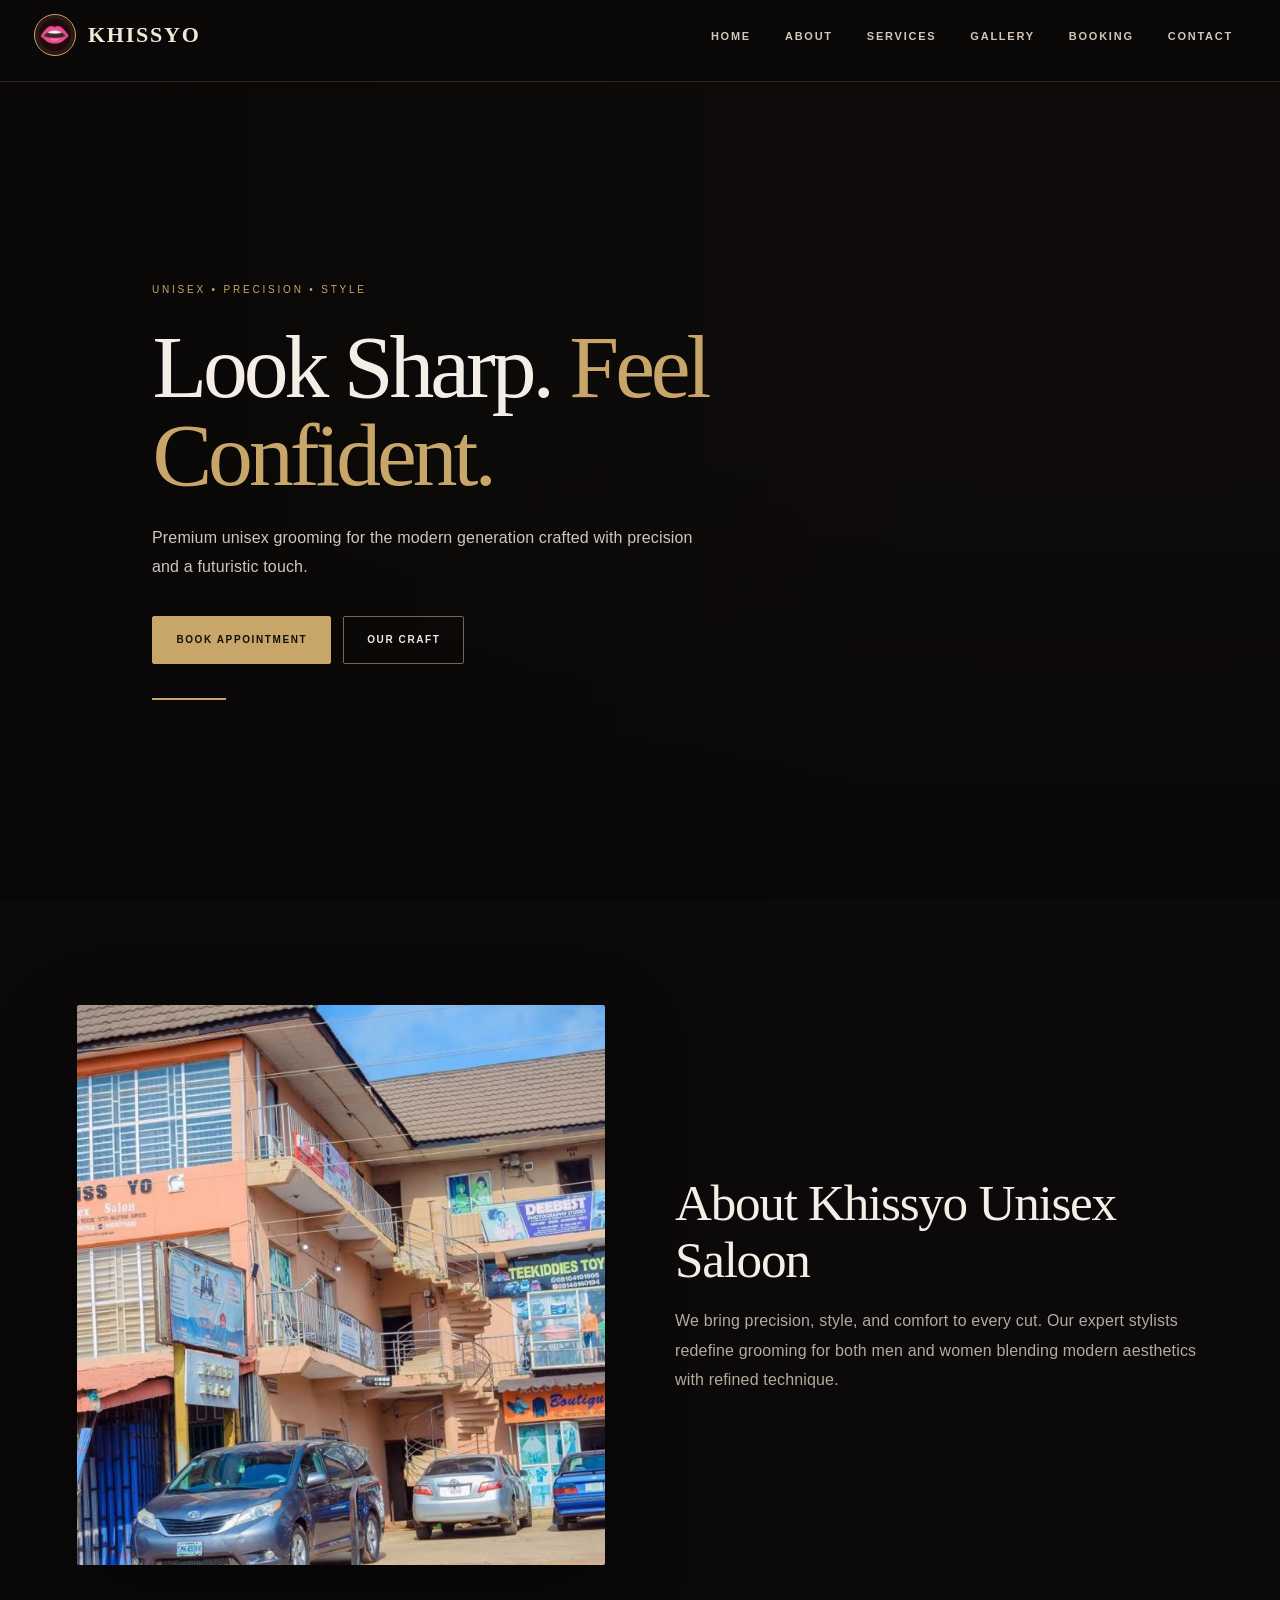
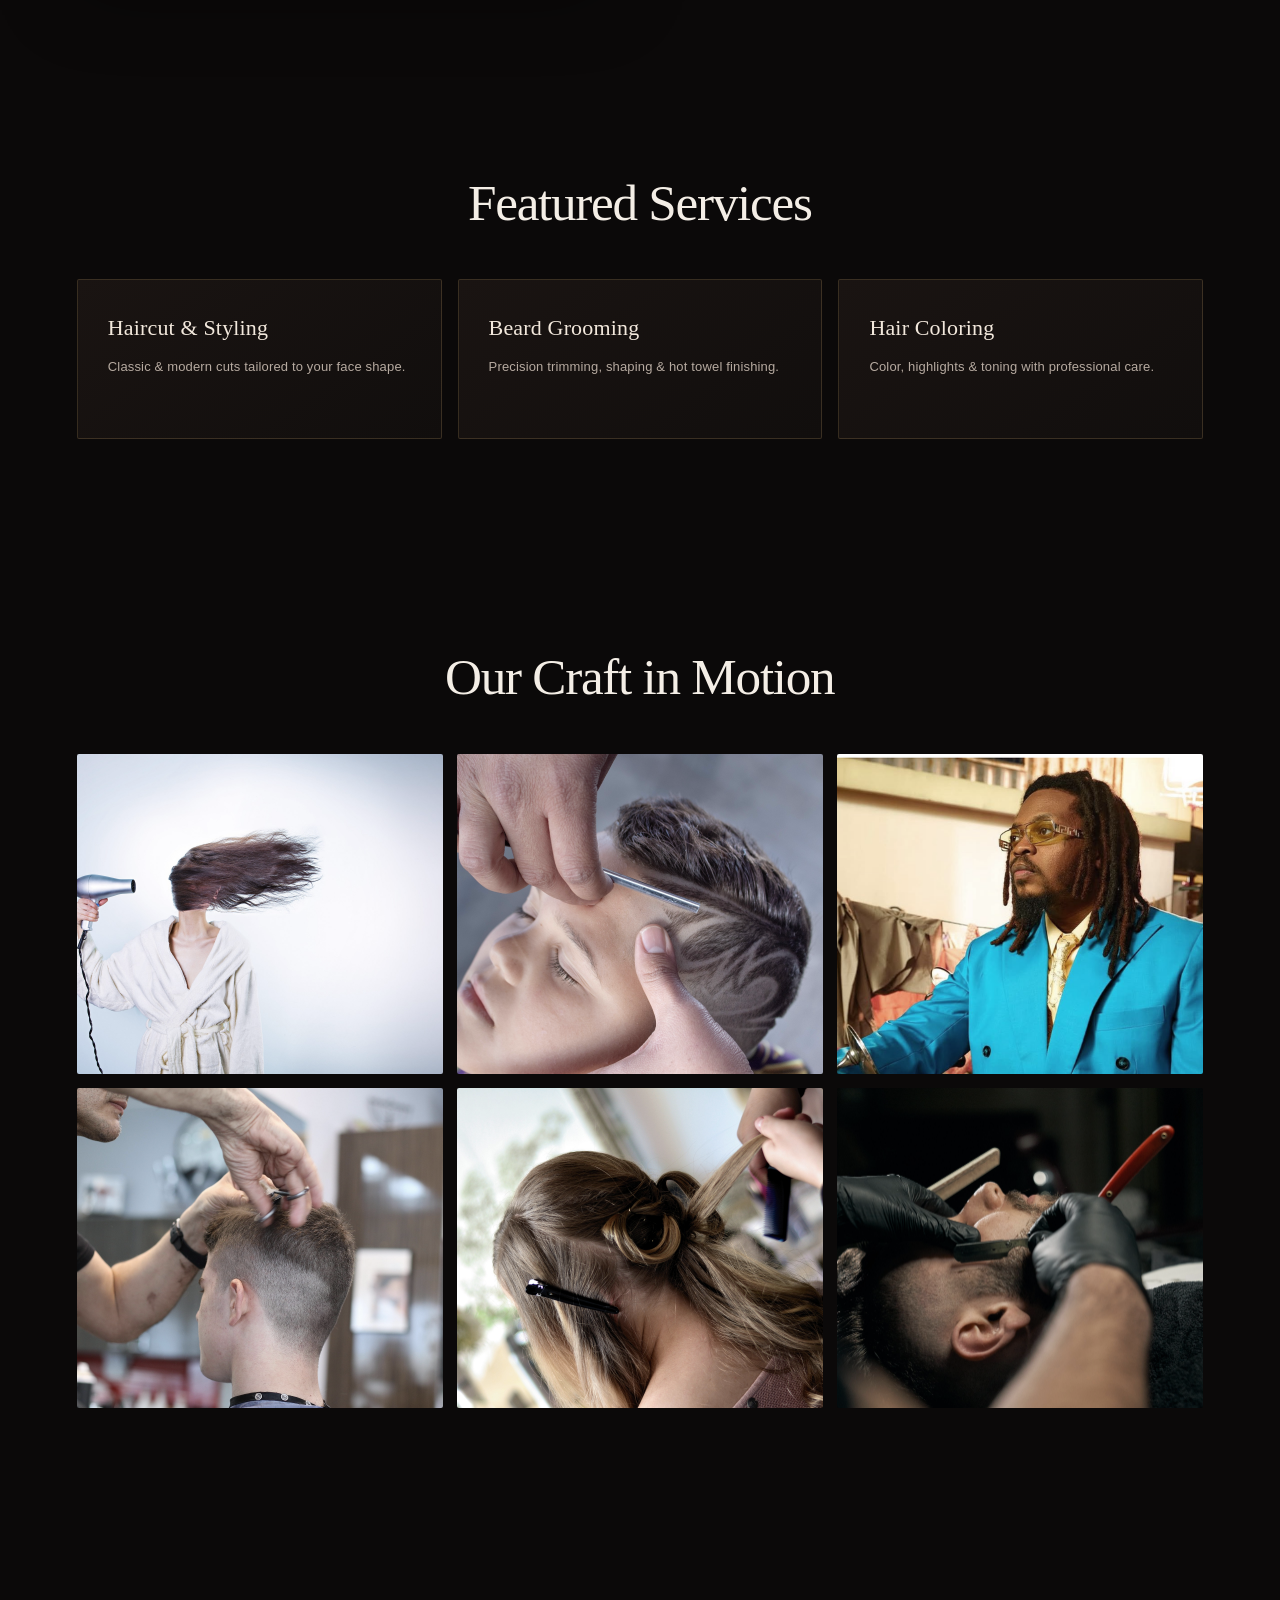
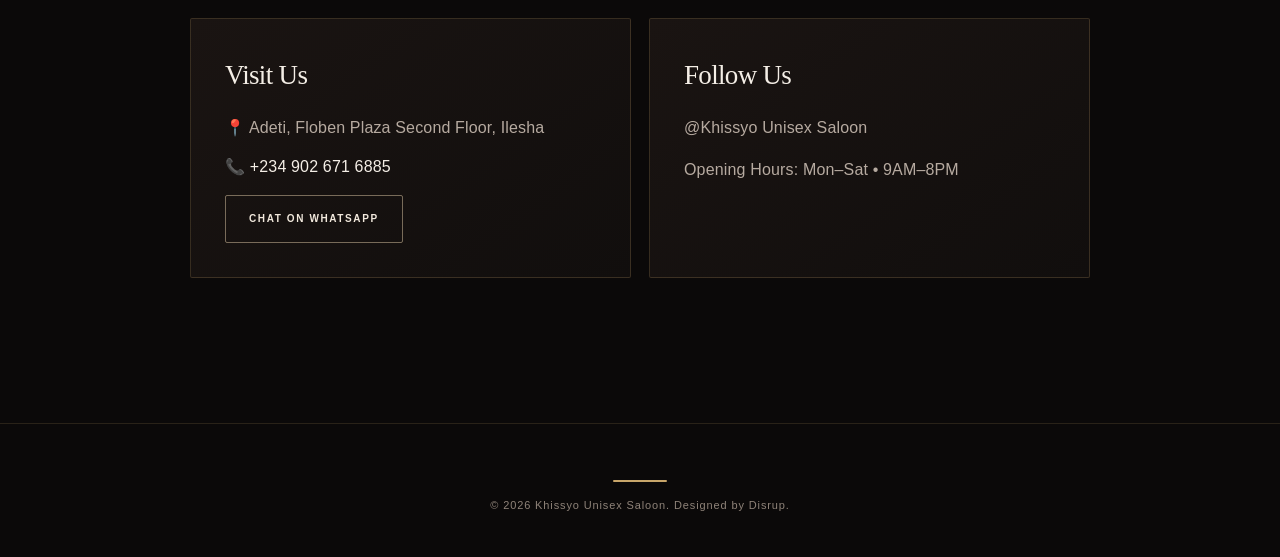
==== preview/index.html @ 8e1d5942 "Add isolated GitHub Pages preview for Khissyo redesign" ====
<!doctype html>
<html lang="en">
<head>
  <meta charset="utf-8">
  <title>Khissyo Unisex Saloon | Look Sharp. Feel Confident.</title>
  <meta name="viewport" content="width=device-width,initial-scale=1">
  <link rel="stylesheet" href="styles.css">
  <link rel="stylesheet" href="premium.css">
</head>
<body>

<!-- PAGE LOADER -->
<div id="page-loader">
  <div class="loader-overlay"></div>
  <div class="loader-glow"></div>
</div>

<header class="header">
<nav class="site-nav">
  <div class="nav-inner">
    <div class="brand slide-left">
      <div class="logo">&#x1F444;</div>
      <div class="brand-name">Khissyo</div>
    </div>

    <!-- HAMBURGER -->
    <button id="nav-toggle" class="nav-toggle slide-right" aria-label="Toggle navigation" aria-expanded="false">
      <span class="bar"></span>
      <span class="bar"></span>
      <span class="bar"></span>
    </button>

    <!-- LINKS -->
    <ul class="nav-links" id="nav-links" role="menu">
      <li><a href="index.html" class="fade-in">Home</a></li>
      <li><a href="about.html" class="fade-in">About</a></li>
      <li><a href="services.html" class="fade-in">Services</a></li>
      <li><a href="gallery.html" class="fade-in">Gallery</a></li>
      <li><a href="booking.html" class="fade-in">Booking</a></li>
      <li><a href="contact.html" class="fade-in">Contact</a></li>
    </ul>
  </div>
</nav>
</header>

<main class="container">

  <!-- HERO -->
  <section class="hero" id="hero">
    <video autoplay muted loop playsinline src="assets/background.mp4"></video>

    <div class="hero-inner">
      <div class="kicker fade-in">Unisex • Precision • Style</div>

      <h1 class="slide-up">
        Look Sharp. <span class="gold">Feel Confident.</span>
      </h1>

      <p class="fade-in">
        Premium unisex grooming for the modern generation crafted with precision and a futuristic touch.
      </p>

      <div class="cta slide-up">
        <button class="btn" onclick="location.href='booking.html'">Book Appointment</button>
        <button class="btn secondary" onclick="location.href='gallery.html'">Our Craft</button>
      </div>

      <div class="gold-underline zoom-in"></div>
    </div>
  </section>


  <!-- ABOUT -->
  <section class="section about">
    <div class="split">
      <img src="assets/interior.jpg" alt="Salon interior" class="slide-left">

      <div class="slide-right">
        <h2>About Khissyo Unisex Saloon</h2>
        <p style="color:var(--muted);margin-top:12px">
          We bring precision, style, and comfort to every cut. Our expert stylists redefine grooming for both men and women blending modern aesthetics with refined technique.
        </p>
      </div>
    </div>
  </section>


  <!-- SERVICES -->
  <section class="section services">
    <h2 class="fade-in" style="margin-bottom:18px">Featured Services</h2>

    <div class="services-grid">
      <div class="service-card zoom-in">
        <div class="service-title">Haircut & Styling</div>
        <div class="service-desc" style="color:var(--muted)">Classic & modern cuts tailored to your face shape.</div>
        <div class="service-price"></div>
      </div>

      <div class="service-card zoom-in">
        <div class="service-title">Beard Grooming</div>
        <div class="service-desc" style="color:var(--muted)">Precision trimming, shaping & hot towel finishing.</div>
        <div class="service-price"></div>
      </div>

      <div class="service-card zoom-in">
        <div class="service-title">Hair Coloring</div>
        <div class="service-desc" style="color:var(--muted)">Color, highlights & toning with professional care.</div>
        <div class="service-price"></div>
      </div>
    </div>
  </section>


  <!-- GALLERY -->
  <section class="section gallery">
    <h2 class="fade-in" style="margin-bottom:18px">Our Craft in Motion</h2>

    <div class="gallery-grid">
      <img src="assets/look1.jpg" class="zoom-in">
      <img src="assets/look2.jpg" class="zoom-in">
      <img src="assets/look3.png" class="zoom-in">
      <img src="assets/look4.jpg" class="zoom-in">
      <img src="assets/look5.jpg" class="zoom-in">
      <img src="assets/look6.jpg" class="zoom-in">
    </div>
  </section>


  <!-- CONTACT -->
  <section class="section contact">
    <div class="contact-grid slide-up" style="max-width:900px">
      <div class="card">
        <h3>Visit Us</h3>
        <p style="color:var(--muted)">📍 Adeti, Floben Plaza Second Floor, Ilesha</p>
        <p style="color:var(--muted)">📞 
          <a href="tel:+2349026716885" style="color:var(--text); text-decoration: none;">+234 902 671 6885</a>
        </p>

        <div style="margin-top:14px">
          <a href="https://wa.me/2348140397838" class="btn secondary" style="text-decoration: none;">
            Chat on WhatsApp
          </a>
        </div>
      </div>

      <div class="card slide-up">
        <h3>Follow Us</h3>
        <p style="color:var(--muted)">@Khissyo Unisex Saloon</p>
        <p style="color:var(--muted);margin-top:12px">Opening Hours: Mon–Sat • 9AM–8PM</p>
      </div>
    </div>
  </section>


  <!-- FOOTER -->
  <footer class="footer slide-up">
    <div class="gold-line"></div>
    <div style="margin-top:12px">
      © <span id="year"></span> Khissyo Unisex Saloon. Designed by Disrup.
    </div>
  </footer>

</main>


<!-- LIGHTBOX -->
<div id="lightbox" class="lightbox"><img src="" alt="expanded"></div>

<!-- SUCCESS BOX -->
<div id="success-box" class="success">
  <h3>Thanks <span class="name">Guest</span> 🎉</h3>
  <p>We received your booking for <strong class="service">Service</strong>. We’ll reach out soon to confirm.</p>
</div>

<script>
  document.getElementById('year').textContent = new Date().getFullYear()
</script>

<script src="app.js"></script>
</body>
</html>
---- preview/styles.css ----
:root{
  --bg:#05040a;
  --panel: rgba(255,255,255,0.03);
  --gold: #c9a227;
  --neon: rgba(0,255,255,0.08);
  --glass: rgba(255,255,255,0.04);
  --accent: #0ff;
  --text: #e9e9ea;
  --muted: #a8a8ad;
  --radius: 12px;
  --nav-height: 72px;
}

/* Reset */
*{box-sizing:border-box;margin:0;padding:0}
html,body{height:100%}
body{
  background: radial-gradient(1200px 600px at 10% 10%, rgba(10,8,20,0.6), transparent),
              radial-gradient(900px 400px at 90% 90%, rgba(25,0,40,0.5), transparent),
              var(--bg);
  color:var(--text);
  font-family: "Poppins", system-ui, -apple-system, "Segoe UI", Roboto, "Helvetica Neue", Arial;
  -webkit-font-smoothing:antialiased;
  -moz-osx-font-smoothing:grayscale;
  scroll-behavior:smooth;
}

/* NAV / BRAND */
.header{
  position:fixed;left:0;right:0;top:0;height:var(--nav-height);display:flex;align-items:center;justify-content:space-between;
  padding:0 28px;background: linear-gradient(180deg, rgba(0,0,0,0.35), rgba(0,0,0,0.15));
  backdrop-filter: blur(8px);z-index:1200;border-bottom:1px solid rgba(255,255,255,0.03)
}
.brand{display:flex;align-items:center;gap:14px}
.logo{
  width:48px;height:48px;border-radius:10px;background:linear-gradient(135deg,var(--gold),#f7d778);box-shadow:0 6px 20px rgba(201,162,39,0.15);
  display:flex;align-items:center;justify-content:center;font-weight:700;color:#111;font-size:16px;
}
.brand h1{font-size:18px;letter-spacing:0.6px}
.navlinks{display:flex;gap:18px;align-items:center}
.navlinks a{color:var(--muted);text-decoration:none;padding:10px;border-radius:8px;font-weight:600}
.navlinks a:hover{color:var(--accent);background:rgba(255,255,255,0.02)}

/* Page transition overlay (morph effect) */
.page-overlay{
  position:fixed;inset:0;background:linear-gradient(90deg, rgba(0,0,0,0.9), rgba(0,0,0,0.4));z-index:2000;
  display:flex;align-items:center;justify-content:center;pointer-events:none;opacity:0;transition:opacity .45s ease;
}
.page-overlay.active{opacity:1;pointer-events:auto}
.overlay-shape{
  width:60vmax;height:60vmax;border-radius:50%;background:
    radial-gradient(circle at 30% 30%, rgba(201,162,39,0.12), transparent 20%),
    linear-gradient(135deg, rgba(201,162,39,0.18), rgba(0,255,255,0.04));
  transform:scale(.2);animation:zoomIn .6s ease forwards;
}
@keyframes zoomIn{to{transform:scale(1)}}

/* Page container */
.container{padding-top:calc(var(--nav-height) + 40px)}

/* Hero (index) */
.hero{
  min-height:calc(100vh - var(--nav-height));position:relative;overflow:hidden;display:flex;align-items:center;justify-content:center;
}
.hero video{
  position:absolute;inset:0;width:100%;height:100%;object-fit:cover;opacity:0.28;filter:grayscale(10%) saturate(.8) contrast(.9);
}
.hero::after{
  content:"";position:absolute;inset:0;background:linear-gradient(180deg, rgba(0,0,0,0.45), rgba(0,0,0,0.6));
}
.hero-inner{position:relative;z-index:6;max-width:1200px;padding:48px;text-align:center}
.kicker{font-size:14px;color:var(--muted);letter-spacing:2px;text-transform:uppercase;margin-bottom:12px}
.hero h1{font-size:48px;line-height:1.02;margin-bottom:14px}
.hero h1 .gold{color:var(--gold);text-shadow:0 6px 30px rgba(201,162,39,0.06)}
.hero p{color:var(--muted);margin-bottom:22px}
.cta{display:inline-flex;gap:12px;align-items:center}
.btn{
  background:linear-gradient(90deg,var(--gold), #f7d778);
  color:#0b0b0b;padding:12px 20px;border-radius:12px;font-weight:700;border:none;cursor:pointer;box-shadow:0 10px 30px rgba(201,162,39,0.12);
  transition:transform .25s ease,filter .25s;
}
.btn.secondary{background:transparent;color:var(--text);border:1px solid rgba(255,255,255,0.06)}
.btn:active{transform:translateY(2px)}
.gold-underline{
  width:220px;height:4px;margin:18px auto 0;border-radius:4px;background:linear-gradient(90deg,var(--gold), #f7d778);
  box-shadow:0 8px 30px rgba(201,162,39,0.12);
  transform-origin:center;animation:underline 1.6s ease infinite;
}
@keyframes underline{0%{transform:scaleX(.55)}50%{transform:scaleX(1)}100%{transform:scaleX(.55)}}

/* Sections common */
.section{
  min-height:80vh;
  flex-direction: column;
  text-align: center;
  gap: 20px;
  padding:80px 20px;display:flex;align-items:center;justify-content:center;
  position:relative;z-index:2;
}

/* Services */
.services-grid{display:grid;grid-template-columns:repeat(3,1fr);gap:26px;max-width:1100px;width:100%}
.service-card{
  background:var(--panel);padding:28px;border-radius:14px;border:1px solid rgba(255,255,255,0.04);
  transition:transform .45s cubic-bezier(.19,1,.22,1),box-shadow .45s;
  box-shadow:0 8px 30px rgba(0,0,0,0.4);
}
.service-card:hover{transform:translateY(-12px);box-shadow:0 30px 70px rgba(12,12,20,0.6);border-color:rgba(201,162,39,0.6)}
.service-title{font-weight:700;margin-bottom:8px}
.service-price{color:var(--gold);font-weight:700;margin-top:12px}

/* Gallery */
.gallery-grid{display:grid;grid-template-columns:repeat(3,1fr);gap:12px;max-width:1100px;width:100%}
.gallery-grid img{width:100%;height:230px;object-fit:cover;border-radius:10px;cursor:pointer;transition:transform .6s,box-shadow .6s}
.gallery-grid img:hover{transform:scale(1.04);box-shadow:0 20px 50px rgba(0,0,0,0.6)}



/*Videos*/
.video-grid{display:grid;grid-template-columns:repeat(2,1fr);gap:12px;max-width:1100px;width:100%}
.video-grid img{width:100%;height:230px;object-fit:cover;border-radius:10px;cursor:pointer;transition:transform .6s,box-shadow .6s}
.video-grid img:hover{transform:scale(1.04);box-shadow:0 20px 50px rgba(0,0,0,0.6)}



/* Lightbox */
.lightbox{
  position:fixed;inset:0;background:rgba(0,0,0,0.85);display:flex;align-items:center;justify-content:center;z-index:2200;opacity:0;pointer-events:none;transition:opacity .25s;
}
.lightbox.show{opacity:1;pointer-events:auto}
.lightbox img{max-width:92%;max-height:86%;border-radius:10px;box-shadow:0 40px 120px rgba(0,0,0,0.8)}

/* About split */
.split{display:grid;grid-template-columns:1fr 1fr;gap:28px;align-items:center;max-width:1100px;width:100%}
.split img{width:100%;height:460px;object-fit:cover;border-radius:14px;box-shadow:0 20px 60px rgba(0,0,0,0.5)}

/* Booking form */
.form-card{background:linear-gradient(180deg, rgba(255,255,255,0.02), rgba(255,255,255,0.01));padding:28px;border-radius:14px;max-width:560px;width:100%}
.form-field{display:flex;flex-direction:column;gap:8px;margin-bottom:12px}
.input, select{padding:12px;border-radius:10px;border:none;background:rgba(255,255,255,0.03);color:var(--text)}
.btn-primary{background:linear-gradient(90deg,var(--gold), #f7d778);color:#080808;border:none;padding:12px;border-radius:10px;font-weight:700;cursor:pointer;width:100%}

/* Success morph */
.success{
  position:fixed;left:50%;top:50%;transform:translate(-50%,-50%) scale(.9);background:linear-gradient(135deg, rgba(201,162,39,0.12), rgba(0,255,255,0.03));padding:28px;border-radius:16px;z-index:2500;
  border:1px solid rgba(201,162,39,0.18);box-shadow:0 30px 80px rgba(0,0,0,0.6);opacity:0;pointer-events:none;transition:all .4s;
}
.success.show{opacity:1;pointer-events:auto;transform:translate(-50%,-50%) scale(1)}

/* Contact */
.contact-grid{display:grid;grid-template-columns:1fr 1fr;gap:28px;max-width:1100px;width:100%}
.card{background:var(--glass);
  padding:20px;border-radius:12px;border:1px solid rgba(255,255,255,0.03)}

/* Footer */
.footer{padding:28px;text-align:center;color:var(--muted);border-top:1px solid rgba(255,255,255,0.03);margin-top:40px}
.gold-line{height:3px;width:160px;margin:14px auto;border-radius:4px;background:linear-gradient(90deg,var(--gold), #f7d778);box-shadow:0 8px 30px rgba(201,162,39,0.08)}

/* Responsive */
@media (max-width:980px){
  .services-grid{grid-template-columns:repeat(2,1fr)}
  .split{grid-template-columns:1fr}
  .gallery-grid{grid-template-columns:repeat(2,1fr)}
}
@media (max-width:620px){
  .navlinks{display:flex; max-width:contents}
  .hero h1{font-size:30px}
  .gallery-grid img{height:160px}
  .services-grid{grid-template-columns:1fr}
}












/* NAV: basic layout */
.site-nav {
  position: fixed;
  top: 0;
  left: 0;
  right: 0;
  z-index: 1200;
  background: rgba(5,4,10,0.6);
  backdrop-filter: blur(8px);
  border-bottom: 1px solid rgba(255,255,255,0.03);
}
.nav-inner {
  max-width:1200px;
  margin:0 auto;
  display:flex;
  align-items:center;
  justify-content:space-between;
  padding:14px 20px;
  gap:12px;
}

/* brand */
.brand{display:flex;align-items:center;gap:12px}
.logo{
  width:44px;height:44px;border-radius:10px;
  background:linear-gradient(135deg,#c9a227,#f7d778);
  display:flex;
  align-items:center;
  justify-content:center;
  font-weight:700;
  color:#111;
  font-size: 30px;
}
.brand-name{color:var(--text);font-weight:700}

/* desktop links */
.nav-links{
  display:flex;
  gap:22px;
  list-style:none;
  align-items:center;
}
.nav-links a{
  color: #e6e6e6;
  text-decoration:none;
  padding:8px 10px;
  border-radius:8px;
  font-weight:600;
}
.nav-links a:hover{ color:#0ff; background: rgba(255,255,255,0.02) }

/* hamburger style (hidden on desktop) */
.nav-toggle{
  display:none;
  background:transparent;border:0;padding:8px;cursor:pointer;
  width:48px;height:48px;border-radius:8px;
}
.nav-toggle .bar{display:block;width:22px;height:2px;background:#f0e9b6;margin:4px 0;border-radius:2px;transition:all .25s}

/* MOBILE: hide desktop links, show hamburger and dropdown */
@media (max-width: 900px){
  .nav-links{ display:none; position:absolute; top:70px; right:18px; flex-direction:column;
    width:220px;padding:14px;background:rgba(6,6,10,0.95);border-radius:12px;border:1px solid rgba(201,162,39,0.12);
    box-shadow:0 20px 50px rgba(0,0,0,0.6);
  }


  /*Videos*/
.video-grid{display: grid; grid-template-columns: repeat(auto-fill, minmax(350px, 1fr)); gap: 10px;}
.video-grid video{ width: 100%; height: 400px; object-fit: cover; border-radius: 8px;display: grid;}
.video-grid img{width:100%;height:230px;object-fit:cover;border-radius:10px;cursor:pointer;transition:transform .6s,box-shadow .6s}
.video-grid img:hover{transform:scale(1.04);box-shadow:0 20px 50px rgba(0,0,0,0.6)}
  .nav-links.show{ display:flex; animation:menuIn .28s ease; }
  @keyframes menuIn { from {opacity:0; transform:translateY(-12px)} to {opacity:1; transform:translateY(0)} }

  .nav-toggle{ display:block; }
  /* optional: hide brand-name text on small phones to save space */
  @media (max-width:420px){ .brand-name{ display:none } }
}

/* when toggle open -> animate bars to X */
.nav-toggle.open .bar:nth-child(1){ transform: translateY(6px) rotate(45deg) }
.nav-toggle.open .bar:nth-child(2){ opacity:0 }
.nav-toggle.open .bar:nth-child(3){ transform: translateY(-6px) rotate(-45deg) }

/* small visual tweaks */
.nav-links li{ margin:6px 0 }


/* Page transition effect */
.fade-in {
  animation: fadeIn 0.8s ease forwards;
}
.fade-out {
  animation: fadeOut 0.6s ease forwards;
}

@keyframes fadeIn {
  from { opacity: 0; transform: scale(0.98); }
  to { opacity: 1; transform: scale(1); }
}

@keyframes fadeOut {
  from { opacity: 1; transform: scale(1); }
  to { opacity: 0; transform: scale(1.02); }
}

/* Optional: smoother scroll between internal sections */
html {
  scroll-behavior: smooth;
}






/* === Cinematic Page Transition Loader === */
#page-loader {
  position: fixed;
  top: 0;
  left: 0;
  width: 100%;
  height: 100%;
  z-index: 9999;
  pointer-events: none;
  display: none;
}

.loader-overlay {
  position: absolute;
  width: 100%;
  height: 100%;
  background: black;
  opacity: 0;
  transform: scaleX(0);
  transform-origin: left;
}

.loader-glow {
  position: absolute;
  width: 100%;
  height: 100%;
  background: radial-gradient(circle at center, rgba(255,215,0,0.4), transparent 70%);
  opacity: 0;
  transform: scale(1.5);
}

/* Enter animation (when leaving page) */
@keyframes loaderShow {
  0% { opacity: 0; transform: scaleX(0); }
  50% { opacity: 1; transform: scaleX(1); }
  100% { opacity: 1; transform: scaleX(1); }
}

/* Exit animation (when revealing next page) */
@keyframes loaderHide {
  0% { opacity: 1; transform: scaleX(1); }
  100% { opacity: 0; transform: scaleX(0); }
}

/* Glow pulse animation */
@keyframes glowPulse {
  0% { opacity: 0; transform: scale(1); }
  50% { opacity: 1; transform: scale(1.3); }
  100% { opacity: 0; transform: scale(1.5); }
}





/* === INITIAL STATES === */

.fade-in,
.slide-up,
.slide-left,
.slide-right,
.zoom-in {
  opacity: 0;
  transform: translateY(20px);
  transition: 1s ease-out;
}

/* Slide variations */
.slide-left { transform: translateX(-40px); }
.slide-right { transform: translateX(40px); }

/* Zoom */
.zoom-in { transform: scale(0.85); }

/* === ACTIVE ANIMATION STATE === */

.show {
  opacity: 1;
  transform: translate(0, 0) scale(1);
  filter: blur(0);
}
---- preview/premium.css ----
/* Khissyo premium redesign layer — additive overrides */
:root{
  --bg:#0b0909;--panel:#151111;--gold:#c8a66a;--neon:rgba(200,166,106,.08);
  --glass:#171211;--accent:#d8b77b;--text:#f4eee6;--muted:#b6aaa0;
  --radius:4px;--nav-height:82px;
}
*{box-sizing:border-box}
html{scroll-behavior:smooth;background:var(--bg)}
body{
  min-height:100%;background:#0b0909;color:var(--text);
  font-family:Inter,"Helvetica Neue",Arial,sans-serif;line-height:1.65;
  letter-spacing:.01em;
}
body:before{content:"";position:fixed;inset:0;pointer-events:none;z-index:-1;
 background:radial-gradient(ellipse at 80% 0%,rgba(130,83,54,.13),transparent 38%),
 radial-gradient(ellipse at 0% 80%,rgba(200,166,106,.06),transparent 35%)}
.header,.site-nav{height:var(--nav-height);background:rgba(11,9,9,.88);
 backdrop-filter:blur(18px);border-bottom:1px solid rgba(200,166,106,.18)}
.nav-inner{max-width:1320px;padding:14px 34px}
.brand{gap:12px}
.brand .logo{width:42px;height:42px;border-radius:50%;background:rgba(104,28,36,.22);
 border:1px solid var(--gold);box-shadow:inset 0 0 0 4px rgba(200,166,106,.08);
 font-size:25px;position:relative;color:var(--gold)}
.brand-name{font-family:Georgia,"Times New Roman",serif;font-size:22px;letter-spacing:.08em;
 text-transform:uppercase;color:#f3e8d7}
.nav-links{gap:8px}
.nav-links a{font-size:11px;letter-spacing:.16em;text-transform:uppercase;color:#d3c7bb;
 padding:11px 13px;transition:color .25s,background .25s}
.nav-links a:hover,.nav-links a:focus{color:var(--gold);background:rgba(200,166,106,.08)}
.container{padding-top:var(--nav-height)}
.hero{min-height:min(850px,calc(100vh - var(--nav-height)));background:#100d0c}
.hero video{opacity:.43;filter:grayscale(30%) saturate(.62) contrast(1.08)}
.hero:after{background:linear-gradient(90deg,rgba(8,6,6,.82),rgba(8,6,6,.25) 70%),linear-gradient(0deg,rgba(8,6,6,.72),transparent 55%)}
.hero-inner{max-width:1180px;width:100%;padding:100px 8%;text-align:left}
.kicker{font-size:10px;letter-spacing:.28em;color:var(--gold);margin-bottom:24px}
.hero h1{font-family:Georgia,"Times New Roman",serif;font-weight:400;font-size:clamp(48px,7vw,92px);
 line-height:.99;letter-spacing:-.045em;max-width:850px;margin-bottom:24px}
.hero h1 .gold{color:var(--gold);text-shadow:none}
.hero p{font-size:16px;line-height:1.8;color:#d1c6bc;max-width:570px;margin-bottom:34px}
.cta{display:flex;flex-wrap:wrap;gap:12px}
.btn,.btn-primary{display:inline-flex;align-items:center;justify-content:center;min-height:48px;
 padding:13px 23px;border-radius:2px;background:var(--gold);color:#120f0d;
 font-size:10px;font-weight:700;letter-spacing:.16em;text-transform:uppercase;text-decoration:none;
 border:1px solid var(--gold);box-shadow:none;transition:transform .25s,background .25s,color .25s}
.btn:hover,.btn-primary:hover{transform:translateY(-3px);background:#e0c28d}
.btn.secondary{background:transparent;color:#f1e8dc;border-color:rgba(220,198,164,.5)}
.btn.secondary:hover{color:#120f0d;background:var(--gold)}
.gold-underline{width:74px;height:2px;margin:34px 0 0;border-radius:0;background:var(--gold);animation:none;box-shadow:none}
.section{min-height:0;padding:105px 6%;gap:30px;text-align:left}
.section h2,.section h3{font-family:Georgia,"Times New Roman",serif;font-weight:400;letter-spacing:-.025em}
.section h2{font-size:clamp(34px,4vw,54px);line-height:1.1;margin-bottom:18px}
.section h3{font-size:27px;margin-bottom:16px}
.section p{line-height:1.85}
.split{max-width:1240px;gap:70px}
.split img{height:560px;border-radius:2px;box-shadow:0 24px 80px rgba(0,0,0,.42)}
.services-grid{max-width:1240px;gap:16px}
.service-card,.card,.form-card{background:linear-gradient(145deg,#1a1412,#110e0d);
 border:1px solid rgba(200,166,106,.2);border-radius:2px;box-shadow:none}
.service-card{padding:30px;min-height:160px;transition:border-color .3s,transform .3s}
.service-card:hover{transform:translateY(-5px);border-color:var(--gold);box-shadow:0 20px 45px rgba(0,0,0,.25)}
.service-title{font-family:Georgia,serif;font-size:22px;font-weight:400;color:#f2e8dc}
.service-desc{font-size:13px;line-height:1.8}
.service-price{color:var(--gold)}
.gallery-grid{max-width:1240px;gap:14px}
.gallery-grid img{height:320px;border-radius:2px;filter:saturate(.78);transition:filter .35s,transform .35s}
.gallery-grid img:hover{transform:scale(1.015);filter:saturate(1)}
.video-grid{max-width:1240px;gap:14px}
.video-grid video{width:100%;height:350px;object-fit:cover;border-radius:2px;filter:saturate(.72)}
.form-card{padding:34px;max-width:680px}
.form-field label{font-size:10px;letter-spacing:.15em;text-transform:uppercase;color:var(--gold)}
.input,.form-field input,.form-field select,.form-field textarea{
 width:100%;padding:14px 15px;border:1px solid rgba(200,166,106,.24);border-radius:2px;
 background:#0e0b0a;color:var(--text);font:inherit;outline:none}
.input:focus,.form-field input:focus,.form-field select:focus{border-color:var(--gold)}
.contact-grid{max-width:1240px;gap:18px}
.card{padding:34px}
.card p{margin:9px 0}
.card a:not(.btn){color:var(--gold)}
.footer{padding:42px 20px;color:#8f8379;border-top:1px solid rgba(200,166,106,.16);font-size:11px;letter-spacing:.08em}
.gold-line{width:54px;height:2px;background:var(--gold);box-shadow:none}
.lightbox{background:rgba(5,4,4,.96)}
.success{background:#17110e;border-color:rgba(200,166,106,.5);border-radius:2px}
.nav-links a[aria-current=page]{color:var(--gold)}
@media(max-width:900px){
 .nav-inner{padding:12px 20px}
 .nav-links{background:#100c0b;border:1px solid rgba(200,166,106,.25);border-radius:2px;right:14px}
 .nav-links a{width:100%}
 .hero-inner{padding:85px 8%}
 .section{padding:78px 6%}
 .split{gap:32px}
 .split img{height:390px}
}
@media(max-width:620px){
 :root{--nav-height:72px}
 .brand .logo{width:36px;height:36px}
 .brand-name{display:block!important;font-size:17px}
 .hero{min-height:680px}
 .hero-inner{padding:70px 7%}
 .hero h1{font-size:clamp(44px,13vw,64px)}
 .hero p{font-size:14px}
 .cta{align-items:stretch;flex-direction:column;max-width:260px}
 .section{padding:68px 7%}
 .section h2{font-size:36px}
 .services-grid,.gallery-grid,.contact-grid{grid-template-columns:1fr}
 .gallery-grid img{height:300px}
 .video-grid{grid-template-columns:1fr}
 .video-grid video{height:300px}
 .form-card,.card{padding:24px}
}
@media(prefers-reduced-motion:reduce){*,*:before,*:after{scroll-behavior:auto!important;animation-duration:.01ms!important;transition-duration:.01ms!important}}
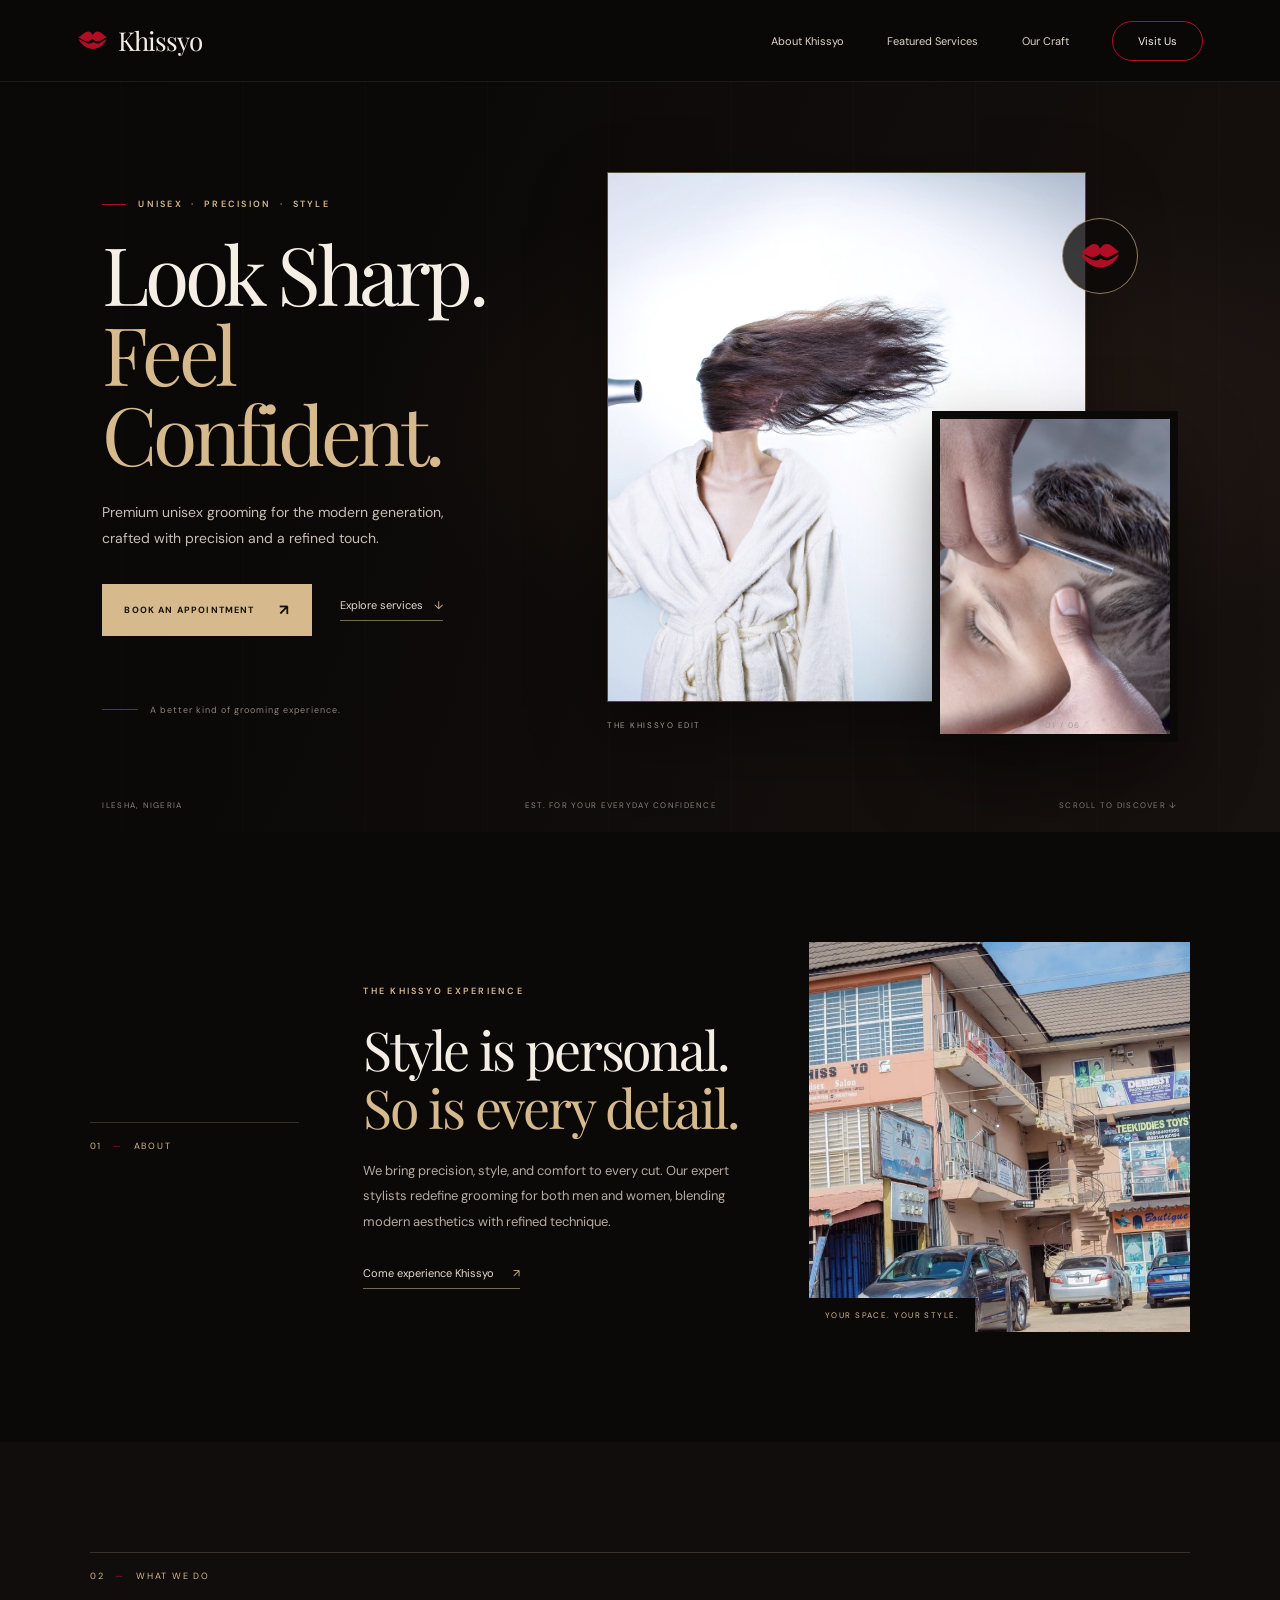
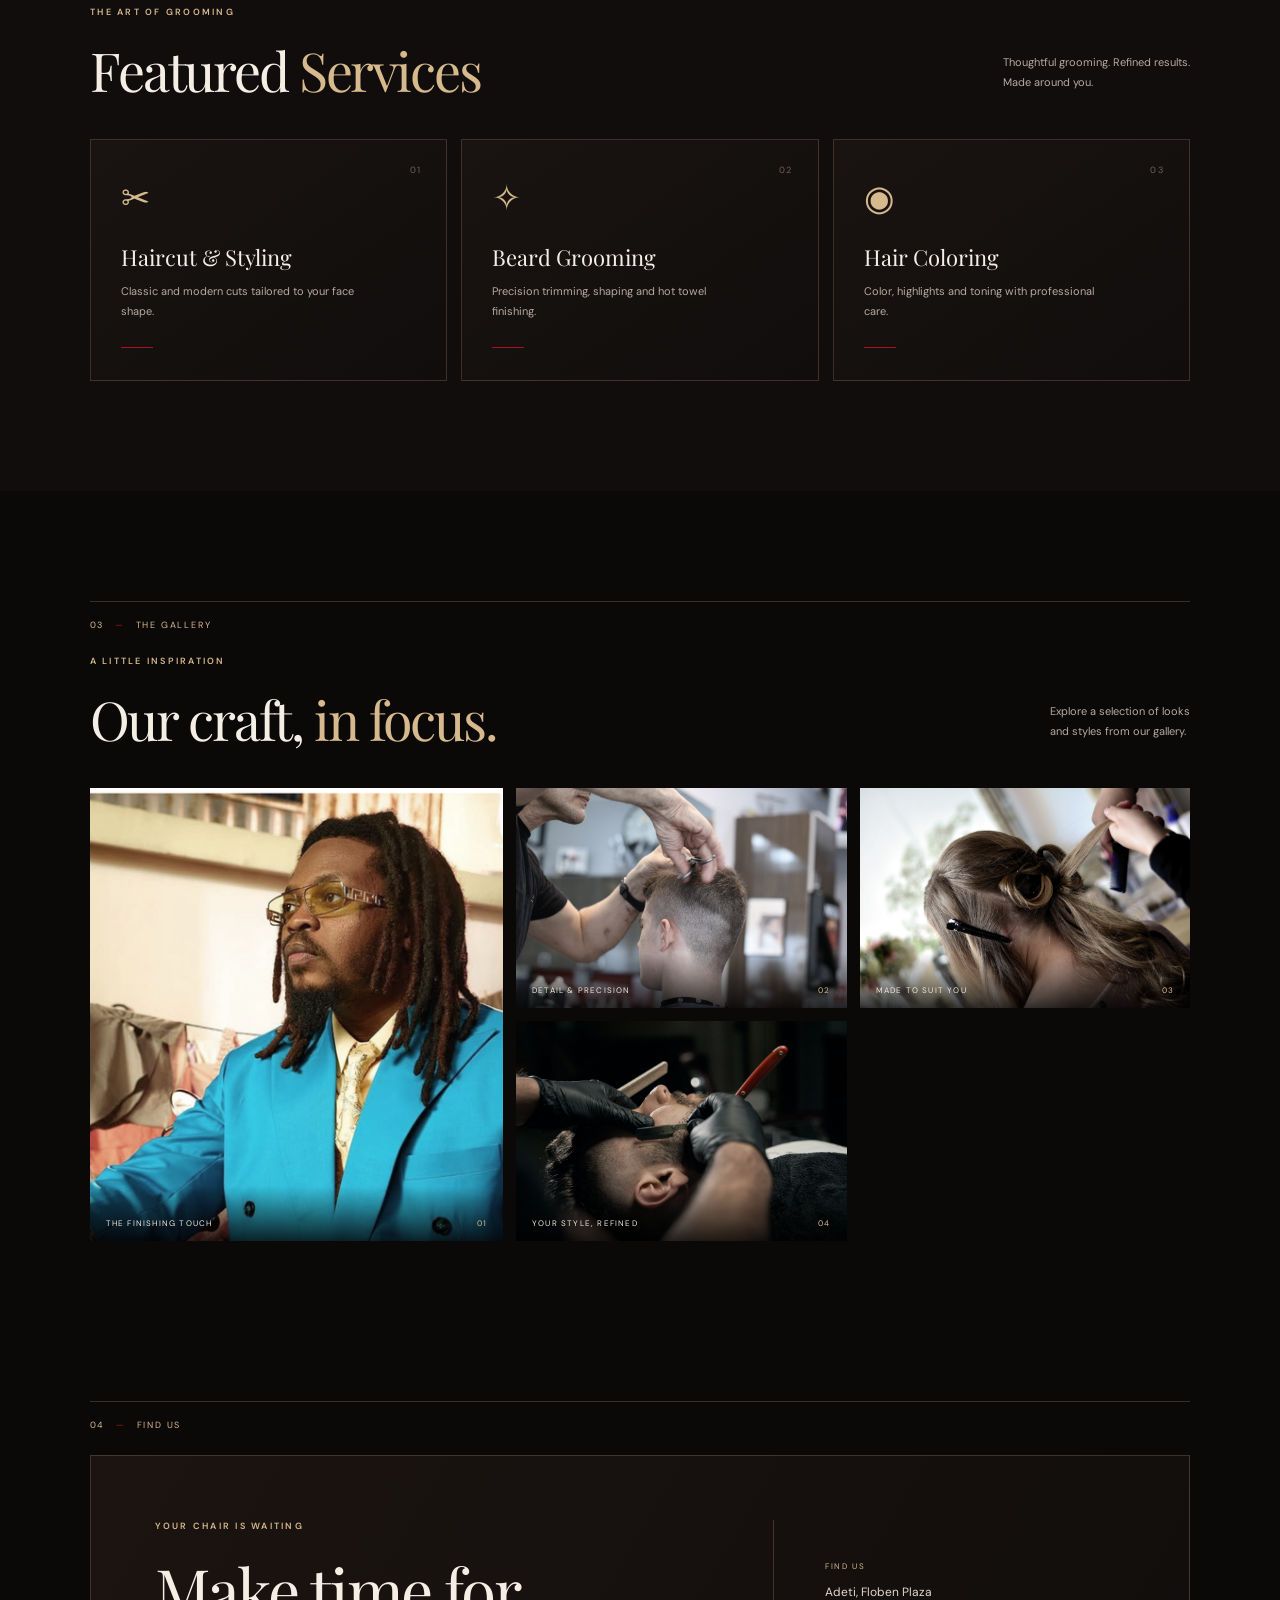
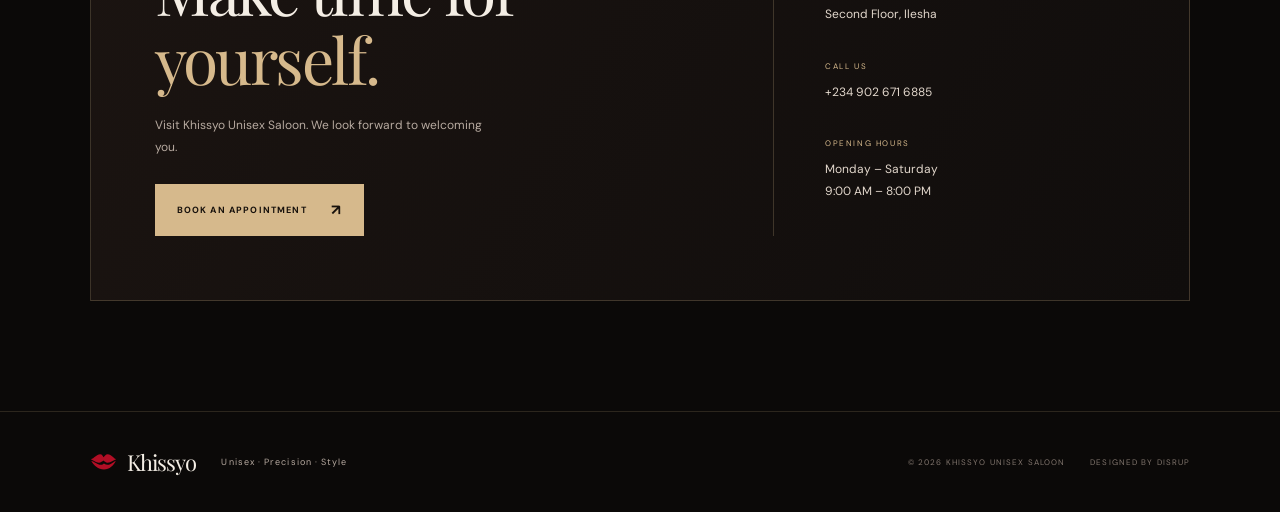
==== commit 623d923f: "Rebuild Khissyo preview to match luxury brand direction" ====
--- a/preview/index.html
+++ b/preview/index.html
@@ -2,180 +2,102 @@
 <html lang="en">
 <head>
   <meta charset="utf-8">
+  <meta name="viewport" content="width=device-width,initial-scale=1">
+  <meta name="theme-color" content="#0b0908">
+  <meta name="description" content="Khissyo Unisex Saloon — Unisex • Precision • Style. Look Sharp. Feel Confident.">
   <title>Khissyo Unisex Saloon | Look Sharp. Feel Confident.</title>
-  <meta name="viewport" content="width=device-width,initial-scale=1">
-  <link rel="stylesheet" href="styles.css">
+  <link rel="preconnect" href="https://fonts.googleapis.com">
+  <link rel="preconnect" href="https://fonts.gstatic.com" crossorigin>
+  <link href="https://fonts.googleapis.com/css2?family=DM+Sans:wght@400;500;600;700&family=Playfair+Display:wght@400;500;600&display=swap" rel="stylesheet">
   <link rel="stylesheet" href="premium.css">
 </head>
 <body>
-
-<!-- PAGE LOADER -->
-<div id="page-loader">
-  <div class="loader-overlay"></div>
-  <div class="loader-glow"></div>
-</div>
-
-<header class="header">
-<nav class="site-nav">
-  <div class="nav-inner">
-    <div class="brand slide-left">
-      <div class="logo">&#x1F444;</div>
-      <div class="brand-name">Khissyo</div>
-    </div>
-
-    <!-- HAMBURGER -->
-    <button id="nav-toggle" class="nav-toggle slide-right" aria-label="Toggle navigation" aria-expanded="false">
-      <span class="bar"></span>
-      <span class="bar"></span>
-      <span class="bar"></span>
-    </button>
-
-    <!-- LINKS -->
-    <ul class="nav-links" id="nav-links" role="menu">
-      <li><a href="index.html" class="fade-in">Home</a></li>
-      <li><a href="about.html" class="fade-in">About</a></li>
-      <li><a href="services.html" class="fade-in">Services</a></li>
-      <li><a href="gallery.html" class="fade-in">Gallery</a></li>
-      <li><a href="booking.html" class="fade-in">Booking</a></li>
-      <li><a href="contact.html" class="fade-in">Contact</a></li>
-    </ul>
-  </div>
-</nav>
+<header class="site-header">
+  <a class="brand" href="#home" aria-label="Khissyo home">
+    <svg class="brand-mark" viewBox="0 0 64 42" aria-hidden="true"><path d="M2 15C10 13 15 3 24 3c5 0 7 5 8 7 2-2 5-7 10-7 9 0 14 10 20 12-7 2-12 8-20 8-5 0-8-3-10-5-3 2-6 5-11 5C13 23 8 17 2 15Z" fill="currentColor"/><path d="M3 19c8 1 14 9 23 9 3 0 5-1 7-3 3 2 6 3 9 3 8 0 14-8 19-9-4 10-15 20-28 20S8 29 3 19Z" fill="currentColor"/></svg>
+    <span>Khissyo</span>
+  </a>
+  <button class="menu-toggle" aria-label="Open menu" aria-expanded="false"><span></span><span></span></button>
+  <nav class="main-nav" aria-label="Main navigation">
+    <a href="#about">About Khissyo</a>
+    <a href="#services">Featured Services</a>
+    <a href="#gallery">Our Craft</a>
+    <a class="nav-visit" href="#visit">Visit Us</a>
+  </nav>
 </header>
 
-<main class="container">
+<main id="home">
+  <section class="hero">
+    <div class="hero-copy">
+      <p class="eyebrow"><span></span> UNISEX&nbsp; · &nbsp;PRECISION&nbsp; · &nbsp;STYLE</p>
+      <h1>Look Sharp.<br><em>Feel Confident.</em></h1>
+      <p class="hero-description">Premium unisex grooming for the modern generation, crafted with precision and a refined touch.</p>
+      <div class="hero-actions">
+        <a class="button button-gold" href="https://wa.me/2348140397838">Book an Appointment <span>↗</span></a>
+        <a class="text-link" href="#services">Explore services <span>↓</span></a>
+      </div>
+      <div class="hero-note"><span class="note-line"></span> A better kind of grooming experience.</div>
+    </div>
+    <div class="hero-visual" aria-label="Khissyo grooming style gallery">
+      <div class="visual-frame visual-main"><img src="assets/look1.jpg" alt="Khissyo grooming style"></div>
+      <div class="visual-frame visual-side"><img src="assets/look2.jpg" alt="A finished salon look"></div>
+      <div class="visual-caption"><span>THE KHISSYO EDIT</span><span>01 / 06</span></div>
+      <div class="visual-stamp"><svg viewBox="0 0 64 42" aria-hidden="true"><path d="M2 15C10 13 15 3 24 3c5 0 7 5 8 7 2-2 5-7 10-7 9 0 14 10 20 12-7 2-12 8-20 8-5 0-8-3-10-5-3 2-6 5-11 5C13 23 8 17 2 15ZM3 19c8 1 14 9 23 9 3 0 5-1 7-3 3 2 6 3 9 3 8 0 14-8 19-9-4 10-15 20-28 20S8 29 3 19Z" fill="currentColor"/></svg></div>
+    </div>
+    <div class="hero-bottom"><span>ILESHA, NIGERIA</span><span>EST. FOR YOUR EVERYDAY CONFIDENCE</span><span>SCROLL TO DISCOVER ↓</span></div>
+  </section>
 
-  <!-- HERO -->
-  <section class="hero" id="hero">
-    <video autoplay muted loop playsinline src="assets/background.mp4"></video>
+  <section class="intro section-wrap" id="about">
+    <div class="section-index">01 <span>—</span> ABOUT</div>
+    <div class="intro-copy">
+      <p class="eyebrow">THE KHISSYO EXPERIENCE</p>
+      <h2>Style is personal.<br><em>So is every detail.</em></h2>
+      <p>We bring precision, style, and comfort to every cut. Our expert stylists redefine grooming for both men and women, blending modern aesthetics with refined technique.</p>
+      <a class="underlined-link" href="#visit">Come experience Khissyo <span>↗</span></a>
+    </div>
+    <div class="intro-image"><img src="assets/interior.jpg" alt="Inside Khissyo Unisex Saloon"><span>YOUR SPACE. YOUR STYLE.</span></div>
+  </section>
 
-    <div class="hero-inner">
-      <div class="kicker fade-in">Unisex • Precision • Style</div>
-
-      <h1 class="slide-up">
-        Look Sharp. <span class="gold">Feel Confident.</span>
-      </h1>
-
-      <p class="fade-in">
-        Premium unisex grooming for the modern generation crafted with precision and a futuristic touch.
-      </p>
-
-      <div class="cta slide-up">
-        <button class="btn" onclick="location.href='booking.html'">Book Appointment</button>
-        <button class="btn secondary" onclick="location.href='gallery.html'">Our Craft</button>
-      </div>
-
-      <div class="gold-underline zoom-in"></div>
+  <section class="services section-wrap" id="services">
+    <div class="section-index">02 <span>—</span> WHAT WE DO</div>
+    <div class="section-heading"><div><p class="eyebrow">THE ART OF GROOMING</p><h2>Featured <em>Services</em></h2></div><p>Thoughtful grooming. Refined results.<br>Made around you.</p></div>
+    <div class="service-grid">
+      <article class="service-card"><span class="service-number">01</span><div class="service-icon">✂</div><h3>Haircut &amp; Styling</h3><p>Classic and modern cuts tailored to your face shape.</p><span class="card-rule"></span></article>
+      <article class="service-card"><span class="service-number">02</span><div class="service-icon">✧</div><h3>Beard Grooming</h3><p>Precision trimming, shaping and hot towel finishing.</p><span class="card-rule"></span></article>
+      <article class="service-card"><span class="service-number">03</span><div class="service-icon">◉</div><h3>Hair Coloring</h3><p>Color, highlights and toning with professional care.</p><span class="card-rule"></span></article>
     </div>
   </section>
 
+  <section class="gallery section-wrap" id="gallery">
+    <div class="section-index">03 <span>—</span> THE GALLERY</div>
+    <div class="section-heading"><div><p class="eyebrow">A LITTLE INSPIRATION</p><h2>Our craft, <em>in focus.</em></h2></div><p>Explore a selection of looks<br>and styles from our gallery.</p></div>
+    <div class="gallery-grid">
+      <figure class="gallery-large"><img src="assets/look3.png" alt="Khissyo style gallery image"><figcaption>THE FINISHING TOUCH <span>01</span></figcaption></figure>
+      <figure><img src="assets/look4.jpg" alt="Khissyo style gallery image"><figcaption>DETAIL &amp; PRECISION <span>02</span></figcaption></figure>
+      <figure><img src="assets/look5.jpg" alt="Khissyo style gallery image"><figcaption>MADE TO SUIT YOU <span>03</span></figcaption></figure>
+      <figure><img src="assets/look6.jpg" alt="Khissyo style gallery image"><figcaption>YOUR STYLE, REFINED <span>04</span></figcaption></figure>
+    </div>
+  </section>
 
-  <!-- ABOUT -->
-  <section class="section about">
-    <div class="split">
-      <img src="assets/interior.jpg" alt="Salon interior" class="slide-left">
-
-      <div class="slide-right">
-        <h2>About Khissyo Unisex Saloon</h2>
-        <p style="color:var(--muted);margin-top:12px">
-          We bring precision, style, and comfort to every cut. Our expert stylists redefine grooming for both men and women blending modern aesthetics with refined technique.
-        </p>
+  <section class="visit section-wrap" id="visit">
+    <div class="section-index">04 <span>—</span> FIND US</div>
+    <div class="visit-panel">
+      <div class="visit-copy"><p class="eyebrow">YOUR CHAIR IS WAITING</p><h2>Make time for<br><em>yourself.</em></h2><p>Visit Khissyo Unisex Saloon. We look forward to welcoming you.</p><a class="button button-gold" href="https://wa.me/2348140397838">Book an Appointment <span>↗</span></a></div>
+      <div class="visit-details">
+        <div><span class="detail-label">FIND US</span><p>Adeti, Floben Plaza<br>Second Floor, Ilesha</p></div>
+        <div><span class="detail-label">CALL US</span><p><a href="tel:+2349026716885">+234 902 671 6885</a></p></div>
+        <div><span class="detail-label">OPENING HOURS</span><p>Monday – Saturday<br>9:00 AM – 8:00 PM</p></div>
       </div>
     </div>
   </section>
-
-
-  <!-- SERVICES -->
-  <section class="section services">
-    <h2 class="fade-in" style="margin-bottom:18px">Featured Services</h2>
-
-    <div class="services-grid">
-      <div class="service-card zoom-in">
-        <div class="service-title">Haircut & Styling</div>
-        <div class="service-desc" style="color:var(--muted)">Classic & modern cuts tailored to your face shape.</div>
-        <div class="service-price"></div>
-      </div>
-
-      <div class="service-card zoom-in">
-        <div class="service-title">Beard Grooming</div>
-        <div class="service-desc" style="color:var(--muted)">Precision trimming, shaping & hot towel finishing.</div>
-        <div class="service-price"></div>
-      </div>
-
-      <div class="service-card zoom-in">
-        <div class="service-title">Hair Coloring</div>
-        <div class="service-desc" style="color:var(--muted)">Color, highlights & toning with professional care.</div>
-        <div class="service-price"></div>
-      </div>
-    </div>
-  </section>
-
-
-  <!-- GALLERY -->
-  <section class="section gallery">
-    <h2 class="fade-in" style="margin-bottom:18px">Our Craft in Motion</h2>
-
-    <div class="gallery-grid">
-      <img src="assets/look1.jpg" class="zoom-in">
-      <img src="assets/look2.jpg" class="zoom-in">
-      <img src="assets/look3.png" class="zoom-in">
-      <img src="assets/look4.jpg" class="zoom-in">
-      <img src="assets/look5.jpg" class="zoom-in">
-      <img src="assets/look6.jpg" class="zoom-in">
-    </div>
-  </section>
-
-
-  <!-- CONTACT -->
-  <section class="section contact">
-    <div class="contact-grid slide-up" style="max-width:900px">
-      <div class="card">
-        <h3>Visit Us</h3>
-        <p style="color:var(--muted)">📍 Adeti, Floben Plaza Second Floor, Ilesha</p>
-        <p style="color:var(--muted)">📞 
-          <a href="tel:+2349026716885" style="color:var(--text); text-decoration: none;">+234 902 671 6885</a>
-        </p>
-
-        <div style="margin-top:14px">
-          <a href="https://wa.me/2348140397838" class="btn secondary" style="text-decoration: none;">
-            Chat on WhatsApp
-          </a>
-        </div>
-      </div>
-
-      <div class="card slide-up">
-        <h3>Follow Us</h3>
-        <p style="color:var(--muted)">@Khissyo Unisex Saloon</p>
-        <p style="color:var(--muted);margin-top:12px">Opening Hours: Mon–Sat • 9AM–8PM</p>
-      </div>
-    </div>
-  </section>
-
-
-  <!-- FOOTER -->
-  <footer class="footer slide-up">
-    <div class="gold-line"></div>
-    <div style="margin-top:12px">
-      © <span id="year"></span> Khissyo Unisex Saloon. Designed by Disrup.
-    </div>
-  </footer>
-
 </main>
-
-
-<!-- LIGHTBOX -->
-<div id="lightbox" class="lightbox"><img src="" alt="expanded"></div>
-
-<!-- SUCCESS BOX -->
-<div id="success-box" class="success">
-  <h3>Thanks <span class="name">Guest</span> 🎉</h3>
-  <p>We received your booking for <strong class="service">Service</strong>. We’ll reach out soon to confirm.</p>
-</div>
-
+<footer class="site-footer"><a class="brand footer-brand" href="#home"><svg class="brand-mark" viewBox="0 0 64 42" aria-hidden="true"><path d="M2 15C10 13 15 3 24 3c5 0 7 5 8 7 2-2 5-7 10-7 9 0 14 10 20 12-7 2-12 8-20 8-5 0-8-3-10-5-3 2-6 5-11 5C13 23 8 17 2 15ZM3 19c8 1 14 9 23 9 3 0 5-1 7-3 3 2 6 3 9 3 8 0 14-8 19-9-4 10-15 20-28 20S8 29 3 19Z" fill="currentColor"/></svg><span>Khissyo</span></a><p>Unisex · Precision · Style</p><span class="copyright">© <span id="year"></span> KHISSYO UNISEX SALOON</span><span class="credit">DESIGNED BY DISRUP</span></footer>
 <script>
-  document.getElementById('year').textContent = new Date().getFullYear()
+const toggle=document.querySelector('.menu-toggle');
+const nav=document.querySelector('.main-nav');
+toggle.addEventListener('click',()=>{const open=toggle.getAttribute('aria-expanded')!=='true';toggle.setAttribute('aria-expanded',String(open));nav.classList.toggle('is-open',open);});
+nav.querySelectorAll('a').forEach(link=>link.addEventListener('click',()=>{nav.classList.remove('is-open');toggle.setAttribute('aria-expanded','false');}));
+document.getElementById('year').textContent=new Date().getFullYear();
 </script>
-
-<script src="app.js"></script>
 </body>
-</html>
+</html>
--- a/preview/premium.css
+++ b/preview/premium.css
@@ -1,110 +1,14 @@
-/* Khissyo premium redesign layer — additive overrides */
-:root{
-  --bg:#0b0909;--panel:#151111;--gold:#c8a66a;--neon:rgba(200,166,106,.08);
-  --glass:#171211;--accent:#d8b77b;--text:#f4eee6;--muted:#b6aaa0;
-  --radius:4px;--nav-height:82px;
-}
-*{box-sizing:border-box}
-html{scroll-behavior:smooth;background:var(--bg)}
-body{
-  min-height:100%;background:#0b0909;color:var(--text);
-  font-family:Inter,"Helvetica Neue",Arial,sans-serif;line-height:1.65;
-  letter-spacing:.01em;
-}
-body:before{content:"";position:fixed;inset:0;pointer-events:none;z-index:-1;
- background:radial-gradient(ellipse at 80% 0%,rgba(130,83,54,.13),transparent 38%),
- radial-gradient(ellipse at 0% 80%,rgba(200,166,106,.06),transparent 35%)}
-.header,.site-nav{height:var(--nav-height);background:rgba(11,9,9,.88);
- backdrop-filter:blur(18px);border-bottom:1px solid rgba(200,166,106,.18)}
-.nav-inner{max-width:1320px;padding:14px 34px}
-.brand{gap:12px}
-.brand .logo{width:42px;height:42px;border-radius:50%;background:rgba(104,28,36,.22);
- border:1px solid var(--gold);box-shadow:inset 0 0 0 4px rgba(200,166,106,.08);
- font-size:25px;position:relative;color:var(--gold)}
-.brand-name{font-family:Georgia,"Times New Roman",serif;font-size:22px;letter-spacing:.08em;
- text-transform:uppercase;color:#f3e8d7}
-.nav-links{gap:8px}
-.nav-links a{font-size:11px;letter-spacing:.16em;text-transform:uppercase;color:#d3c7bb;
- padding:11px 13px;transition:color .25s,background .25s}
-.nav-links a:hover,.nav-links a:focus{color:var(--gold);background:rgba(200,166,106,.08)}
-.container{padding-top:var(--nav-height)}
-.hero{min-height:min(850px,calc(100vh - var(--nav-height)));background:#100d0c}
-.hero video{opacity:.43;filter:grayscale(30%) saturate(.62) contrast(1.08)}
-.hero:after{background:linear-gradient(90deg,rgba(8,6,6,.82),rgba(8,6,6,.25) 70%),linear-gradient(0deg,rgba(8,6,6,.72),transparent 55%)}
-.hero-inner{max-width:1180px;width:100%;padding:100px 8%;text-align:left}
-.kicker{font-size:10px;letter-spacing:.28em;color:var(--gold);margin-bottom:24px}
-.hero h1{font-family:Georgia,"Times New Roman",serif;font-weight:400;font-size:clamp(48px,7vw,92px);
- line-height:.99;letter-spacing:-.045em;max-width:850px;margin-bottom:24px}
-.hero h1 .gold{color:var(--gold);text-shadow:none}
-.hero p{font-size:16px;line-height:1.8;color:#d1c6bc;max-width:570px;margin-bottom:34px}
-.cta{display:flex;flex-wrap:wrap;gap:12px}
-.btn,.btn-primary{display:inline-flex;align-items:center;justify-content:center;min-height:48px;
- padding:13px 23px;border-radius:2px;background:var(--gold);color:#120f0d;
- font-size:10px;font-weight:700;letter-spacing:.16em;text-transform:uppercase;text-decoration:none;
- border:1px solid var(--gold);box-shadow:none;transition:transform .25s,background .25s,color .25s}
-.btn:hover,.btn-primary:hover{transform:translateY(-3px);background:#e0c28d}
-.btn.secondary{background:transparent;color:#f1e8dc;border-color:rgba(220,198,164,.5)}
-.btn.secondary:hover{color:#120f0d;background:var(--gold)}
-.gold-underline{width:74px;height:2px;margin:34px 0 0;border-radius:0;background:var(--gold);animation:none;box-shadow:none}
-.section{min-height:0;padding:105px 6%;gap:30px;text-align:left}
-.section h2,.section h3{font-family:Georgia,"Times New Roman",serif;font-weight:400;letter-spacing:-.025em}
-.section h2{font-size:clamp(34px,4vw,54px);line-height:1.1;margin-bottom:18px}
-.section h3{font-size:27px;margin-bottom:16px}
-.section p{line-height:1.85}
-.split{max-width:1240px;gap:70px}
-.split img{height:560px;border-radius:2px;box-shadow:0 24px 80px rgba(0,0,0,.42)}
-.services-grid{max-width:1240px;gap:16px}
-.service-card,.card,.form-card{background:linear-gradient(145deg,#1a1412,#110e0d);
- border:1px solid rgba(200,166,106,.2);border-radius:2px;box-shadow:none}
-.service-card{padding:30px;min-height:160px;transition:border-color .3s,transform .3s}
-.service-card:hover{transform:translateY(-5px);border-color:var(--gold);box-shadow:0 20px 45px rgba(0,0,0,.25)}
-.service-title{font-family:Georgia,serif;font-size:22px;font-weight:400;color:#f2e8dc}
-.service-desc{font-size:13px;line-height:1.8}
-.service-price{color:var(--gold)}
-.gallery-grid{max-width:1240px;gap:14px}
-.gallery-grid img{height:320px;border-radius:2px;filter:saturate(.78);transition:filter .35s,transform .35s}
-.gallery-grid img:hover{transform:scale(1.015);filter:saturate(1)}
-.video-grid{max-width:1240px;gap:14px}
-.video-grid video{width:100%;height:350px;object-fit:cover;border-radius:2px;filter:saturate(.72)}
-.form-card{padding:34px;max-width:680px}
-.form-field label{font-size:10px;letter-spacing:.15em;text-transform:uppercase;color:var(--gold)}
-.input,.form-field input,.form-field select,.form-field textarea{
- width:100%;padding:14px 15px;border:1px solid rgba(200,166,106,.24);border-radius:2px;
- background:#0e0b0a;color:var(--text);font:inherit;outline:none}
-.input:focus,.form-field input:focus,.form-field select:focus{border-color:var(--gold)}
-.contact-grid{max-width:1240px;gap:18px}
-.card{padding:34px}
-.card p{margin:9px 0}
-.card a:not(.btn){color:var(--gold)}
-.footer{padding:42px 20px;color:#8f8379;border-top:1px solid rgba(200,166,106,.16);font-size:11px;letter-spacing:.08em}
-.gold-line{width:54px;height:2px;background:var(--gold);box-shadow:none}
-.lightbox{background:rgba(5,4,4,.96)}
-.success{background:#17110e;border-color:rgba(200,166,106,.5);border-radius:2px}
-.nav-links a[aria-current=page]{color:var(--gold)}
-@media(max-width:900px){
- .nav-inner{padding:12px 20px}
- .nav-links{background:#100c0b;border:1px solid rgba(200,166,106,.25);border-radius:2px;right:14px}
- .nav-links a{width:100%}
- .hero-inner{padding:85px 8%}
- .section{padding:78px 6%}
- .split{gap:32px}
- .split img{height:390px}
-}
-@media(max-width:620px){
- :root{--nav-height:72px}
- .brand .logo{width:36px;height:36px}
- .brand-name{display:block!important;font-size:17px}
- .hero{min-height:680px}
- .hero-inner{padding:70px 7%}
- .hero h1{font-size:clamp(44px,13vw,64px)}
- .hero p{font-size:14px}
- .cta{align-items:stretch;flex-direction:column;max-width:260px}
- .section{padding:68px 7%}
- .section h2{font-size:36px}
- .services-grid,.gallery-grid,.contact-grid{grid-template-columns:1fr}
- .gallery-grid img{height:300px}
- .video-grid{grid-template-columns:1fr}
- .video-grid video{height:300px}
- .form-card,.card{padding:24px}
-}
-@media(prefers-reduced-motion:reduce){*,*:before,*:after{scroll-behavior:auto!important;animation-duration:.01ms!important;transition-duration:.01ms!important}}
+:root{--ink:#0b0908;--panel:#13100f;--panel2:#191412;--gold:#d6b98c;--gold2:#b99461;--red:#b10e25;--paper:#f4eee5;--muted:#b7aaa0;--line:rgba(214,185,140,.22);--serif:"Playfair Display",Georgia,serif;--sans:"DM Sans",Arial,sans-serif}
+*{box-sizing:border-box}html{scroll-behavior:smooth;scroll-padding-top:90px}body{margin:0;background:var(--ink);color:var(--paper);font-family:var(--sans);-webkit-font-smoothing:antialiased}a{color:inherit;text-decoration:none}.site-header{height:82px;position:sticky;top:0;z-index:20;display:flex;align-items:center;justify-content:space-between;padding:0 clamp(22px,6vw,96px);background:rgba(11,9,8,.94);border-bottom:1px solid rgba(255,255,255,.07);backdrop-filter:blur(16px)}.brand{display:flex;align-items:center;gap:10px;font:26px var(--serif);letter-spacing:-.04em}.brand-mark{width:31px;color:var(--red)}.main-nav{display:flex;align-items:center;gap:clamp(20px,3.4vw,54px);font-size:11px;color:#ded4ca}.main-nav a{transition:color .2s}.main-nav a:hover{color:var(--gold)}.main-nav .nav-visit{border:1px solid var(--red);padding:12px 25px;border-radius:30px;color:var(--paper)}.menu-toggle{display:none}
+.hero{position:relative;min-height:690px;max-width:1600px;margin:auto;padding:90px clamp(24px,8vw,130px) 90px;display:grid;grid-template-columns:.9fr 1.1fr;align-items:center;gap:3vw;overflow:hidden;background:radial-gradient(ellipse at 72% 45%,rgba(112,76,52,.2),transparent 43%),linear-gradient(115deg,#0b0908 25%,#17110f 100%)}.hero:before{content:"";position:absolute;inset:0;background:linear-gradient(90deg,rgba(9,7,7,.35),transparent 60%),repeating-linear-gradient(90deg,transparent 0 120px,rgba(255,255,255,.012) 121px 122px);pointer-events:none}.hero-copy{position:relative;z-index:2;max-width:570px}.eyebrow{font-size:9px;font-weight:600;letter-spacing:.25em;color:var(--gold);margin:0 0 23px}.hero .eyebrow{display:flex;align-items:center;gap:12px}.hero .eyebrow span{width:24px;height:1px;background:var(--red)}h1,h2,h3,p{margin-top:0}.hero h1{font:clamp(54px,6.3vw,92px)/.99 var(--serif);letter-spacing:-.055em;margin:0 0 26px}.hero h1 em,.section-heading h2 em,.intro h2 em,.visit h2 em{font-weight:400;color:var(--gold);font-style:normal}.hero-description{max-width:390px;font-size:14px;line-height:1.9;color:#c9beb4;margin-bottom:32px}.hero-actions{display:flex;align-items:center;gap:28px}.button{display:inline-flex;align-items:center;justify-content:center;gap:24px;padding:16px 22px;font-size:9px;font-weight:700;letter-spacing:.13em;text-transform:uppercase;transition:transform .2s,background .2s}.button:hover{transform:translateY(-3px)}.button-gold{background:var(--gold);color:#17110c}.button-gold span{font-size:15px}.text-link,.underlined-link{font-size:11px;color:#e6dacf;border-bottom:1px solid rgba(214,185,140,.55);padding-bottom:8px}.text-link span{color:var(--gold);margin-left:8px}.hero-note{display:flex;align-items:center;gap:12px;color:#8e8178;font-size:9px;letter-spacing:.1em;margin-top:68px}.note-line{width:36px;height:1px;background:var(--red)}
+.hero-visual{position:relative;min-height:470px;height:min(48vw,570px);z-index:1}.visual-frame{position:absolute;overflow:hidden;background:#211915;border:1px solid rgba(214,185,140,.3);box-shadow:0 30px 70px rgba(0,0,0,.42)}.visual-frame img{width:100%;height:100%;object-fit:cover;display:block;filter:saturate(.72) contrast(1.05)}.visual-main{inset:0 16% 7% 0}.visual-side{width:43%;height:58%;right:0;bottom:0;border:8px solid var(--ink)}.visual-caption{position:absolute;left:0;bottom:0;right:17%;display:flex;justify-content:space-between;padding:12px 0;color:#a99b8d;font-size:8px;letter-spacing:.19em}.visual-stamp{position:absolute;top:8%;right:7%;width:76px;height:76px;border:1px solid rgba(214,185,140,.65);border-radius:50%;display:grid;place-items:center;background:rgba(12,9,8,.78);color:var(--red)}.visual-stamp svg{width:42px}.hero-bottom{position:absolute;bottom:22px;left:clamp(24px,8vw,130px);right:clamp(24px,8vw,130px);display:flex;justify-content:space-between;color:#8d8178;font-size:8px;letter-spacing:.16em}
+.section-wrap{max-width:1300px;margin:auto;padding:110px clamp(24px,7vw,100px)}.section-index{font-size:9px;letter-spacing:.2em;color:var(--gold);border-top:1px solid var(--line);padding-top:17px}.section-index span{color:var(--red);padding:0 7px}.intro{display:grid;grid-template-columns:.55fr 1fr 1fr;gap:5vw;align-items:center}.intro-copy{max-width:440px}.intro h2,.section-heading h2,.visit h2{font:clamp(38px,4.2vw,58px)/1.08 var(--serif);letter-spacing:-.04em;margin-bottom:22px}.intro-copy>p:not(.eyebrow){font-size:13px;line-height:1.95;color:var(--muted);margin-bottom:27px}.underlined-link{display:inline-block}.underlined-link span{color:var(--gold);margin-left:16px}.intro-image{height:390px;position:relative}.intro-image img{width:100%;height:100%;object-fit:cover;filter:saturate(.65)}.intro-image span{position:absolute;bottom:0;left:0;background:var(--ink);padding:12px 16px;font-size:8px;letter-spacing:.18em;color:var(--gold)}
+.services{background:#100d0c;max-width:none;padding-left:max(24px,calc((100vw - 1100px)/2));padding-right:max(24px,calc((100vw - 1100px)/2))}.section-heading{display:flex;justify-content:space-between;align-items:end;margin:24px 0 40px}.section-heading h2{margin:0}.section-heading>p{font-size:11px;line-height:1.8;color:var(--muted);margin:0 0 6px}.service-grid{display:grid;grid-template-columns:repeat(3,1fr);gap:14px}.service-card{position:relative;min-height:225px;padding:32px 30px;background:linear-gradient(145deg,#191412,#100d0c);border:1px solid rgba(214,185,140,.2);transition:border-color .25s,transform .25s}.service-card:hover{border-color:var(--gold2);transform:translateY(-5px)}.service-number{position:absolute;right:25px;top:24px;color:#6f6258;font-size:9px;letter-spacing:.14em}.service-icon{font:35px var(--serif);color:var(--gold);margin-bottom:23px}.service-card h3{font:22px var(--serif);margin-bottom:10px}.service-card p{font-size:11px;line-height:1.8;color:var(--muted);max-width:240px;margin-bottom:25px}.card-rule{display:block;width:32px;height:1px;background:var(--red)}
+.gallery-grid{display:grid;grid-template-columns:1.25fr 1fr 1fr;grid-template-rows:220px 220px;gap:13px}.gallery-grid figure{position:relative;margin:0;overflow:hidden;background:#1a1412}.gallery-grid figure:first-child{grid-row:span 2}.gallery-grid img{width:100%;height:100%;object-fit:cover;display:block;filter:saturate(.7);transition:transform .6s,filter .4s}.gallery-grid figure:hover img{transform:scale(1.04);filter:saturate(1)}.gallery-grid figcaption{position:absolute;bottom:0;left:0;right:0;padding:32px 16px 13px;background:linear-gradient(transparent,rgba(0,0,0,.8));font-size:8px;letter-spacing:.15em;color:#f1e6d8}.gallery-grid figcaption span{float:right;color:var(--gold)}
+.visit{padding-top:50px}.visit-panel{margin-top:24px;padding:clamp(30px,5vw,70px);display:grid;grid-template-columns:1.2fr .8fr;gap:7vw;background:linear-gradient(120deg,#1b1411,#100d0c);border:1px solid var(--line)}.visit h2{font-size:clamp(42px,5vw,66px)}.visit-copy>p:not(.eyebrow){color:var(--muted);font-size:12px;line-height:1.8;max-width:330px;margin-bottom:26px}.visit-details{display:grid;align-content:center;gap:27px;border-left:1px solid var(--line);padding-left:clamp(22px,4vw,55px)}.detail-label{font-size:8px;letter-spacing:.2em;color:var(--gold)}.visit-details p{font-size:12px;line-height:1.8;color:#e2d7cc;margin:8px 0 0}.visit-details a:hover{color:var(--gold)}
+.site-footer{border-top:1px solid rgba(214,185,140,.16);padding:35px clamp(24px,7vw,100px);display:flex;align-items:center;gap:25px;max-width:1300px;margin:auto}.footer-brand{font-size:22px}.footer-brand .brand-mark{width:27px}.site-footer>p{font-size:9px;letter-spacing:.12em;color:var(--muted);margin:0}.copyright,.credit{margin-left:auto;color:#81756d;font-size:8px;letter-spacing:.14em}.credit{margin-left:0}
+@media(max-width:900px){.hero{grid-template-columns:1fr 1fr;padding-left:6vw;padding-right:6vw;min-height:620px}.hero-visual{min-height:390px}.intro{grid-template-columns:.35fr 1fr 1fr;gap:3vw}.intro-image{height:330px}.section-wrap{padding-top:85px;padding-bottom:85px}.hero-bottom{left:6vw;right:6vw}}
+@media(max-width:650px){.site-header{height:70px;padding:0 21px}.brand{font-size:24px}.brand-mark{width:29px}.menu-toggle{display:flex;width:42px;height:42px;flex-direction:column;justify-content:center;gap:6px;align-items:center;background:none;border:1px solid var(--line);border-radius:50%;color:white}.menu-toggle span{width:16px;height:1px;background:var(--paper);transition:transform .2s}.menu-toggle[aria-expanded=true] span:first-child{transform:translateY(3.5px) rotate(45deg)}.menu-toggle[aria-expanded=true] span:last-child{transform:translateY(-3.5px) rotate(-45deg)}.main-nav{display:none;position:absolute;top:69px;left:0;right:0;padding:22px;background:#100d0c;border-bottom:1px solid var(--line);flex-direction:column;align-items:stretch;gap:0}.main-nav.is-open{display:flex}.main-nav a{padding:15px 5px;border-bottom:1px solid rgba(255,255,255,.06)}.main-nav .nav-visit{text-align:center;margin-top:14px;border:1px solid var(--red);border-radius:30px;padding:13px}
+.hero{display:flex;flex-direction:column;align-items:stretch;gap:35px;min-height:auto;padding:66px 23px 75px}.hero h1{font-size:clamp(51px,14vw,72px)}.hero-description{font-size:13px;max-width:330px}.hero-note{margin-top:38px}.hero-visual{height:340px;min-height:0;margin:0 0 10px 5px}.visual-main{right:13%;bottom:7%}.visual-side{width:42%;height:55%;border-width:5px}.visual-stamp{width:60px;height:60px;top:6%;right:5%}.visual-stamp svg{width:34px}.visual-caption{right:14%}.hero-bottom{bottom:17px;left:23px;right:23px;font-size:7px}.hero-bottom span:nth-child(2){display:none}
+.section-wrap{padding:72px 23px}.intro{display:grid;grid-template-columns:1fr;gap:28px}.intro .section-index{margin-bottom:0}.intro h2,.section-heading h2{font-size:42px}.intro-image{height:290px;margin-top:8px}.section-heading{display:block;margin:22px 0 28px}.section-heading>p{margin-top:14px}.services{padding-top:72px;padding-bottom:72px}.service-grid{grid-template-columns:1fr;gap:10px}.service-card{min-height:190px;padding:26px}.service-icon{margin-bottom:17px}.gallery-grid{grid-template-columns:1fr 1fr;grid-template-rows:210px 170px 170px;gap:9px}.gallery-grid figure:first-child{grid-column:span 2;grid-row:auto}.visit{padding-top:25px}.visit-panel{grid-template-columns:1fr;gap:38px;padding:30px 23px}.visit h2{font-size:49px}.visit-details{border-left:0;border-top:1px solid var(--line);padding:25px 0 0;gap:20px}.site-footer{padding:28px 23px;display:grid;grid-template-columns:1fr 1fr;gap:13px}.site-footer>p{grid-column:1/-1;grid-row:2}.copyright{margin:0;grid-column:1/-1}.credit{grid-column:1/-1;margin:0}.footer-brand{grid-column:1/-1}}
+@media(prefers-reduced-motion:reduce){html{scroll-behavior:auto}*,*:before,*:after{transition:none!important}}
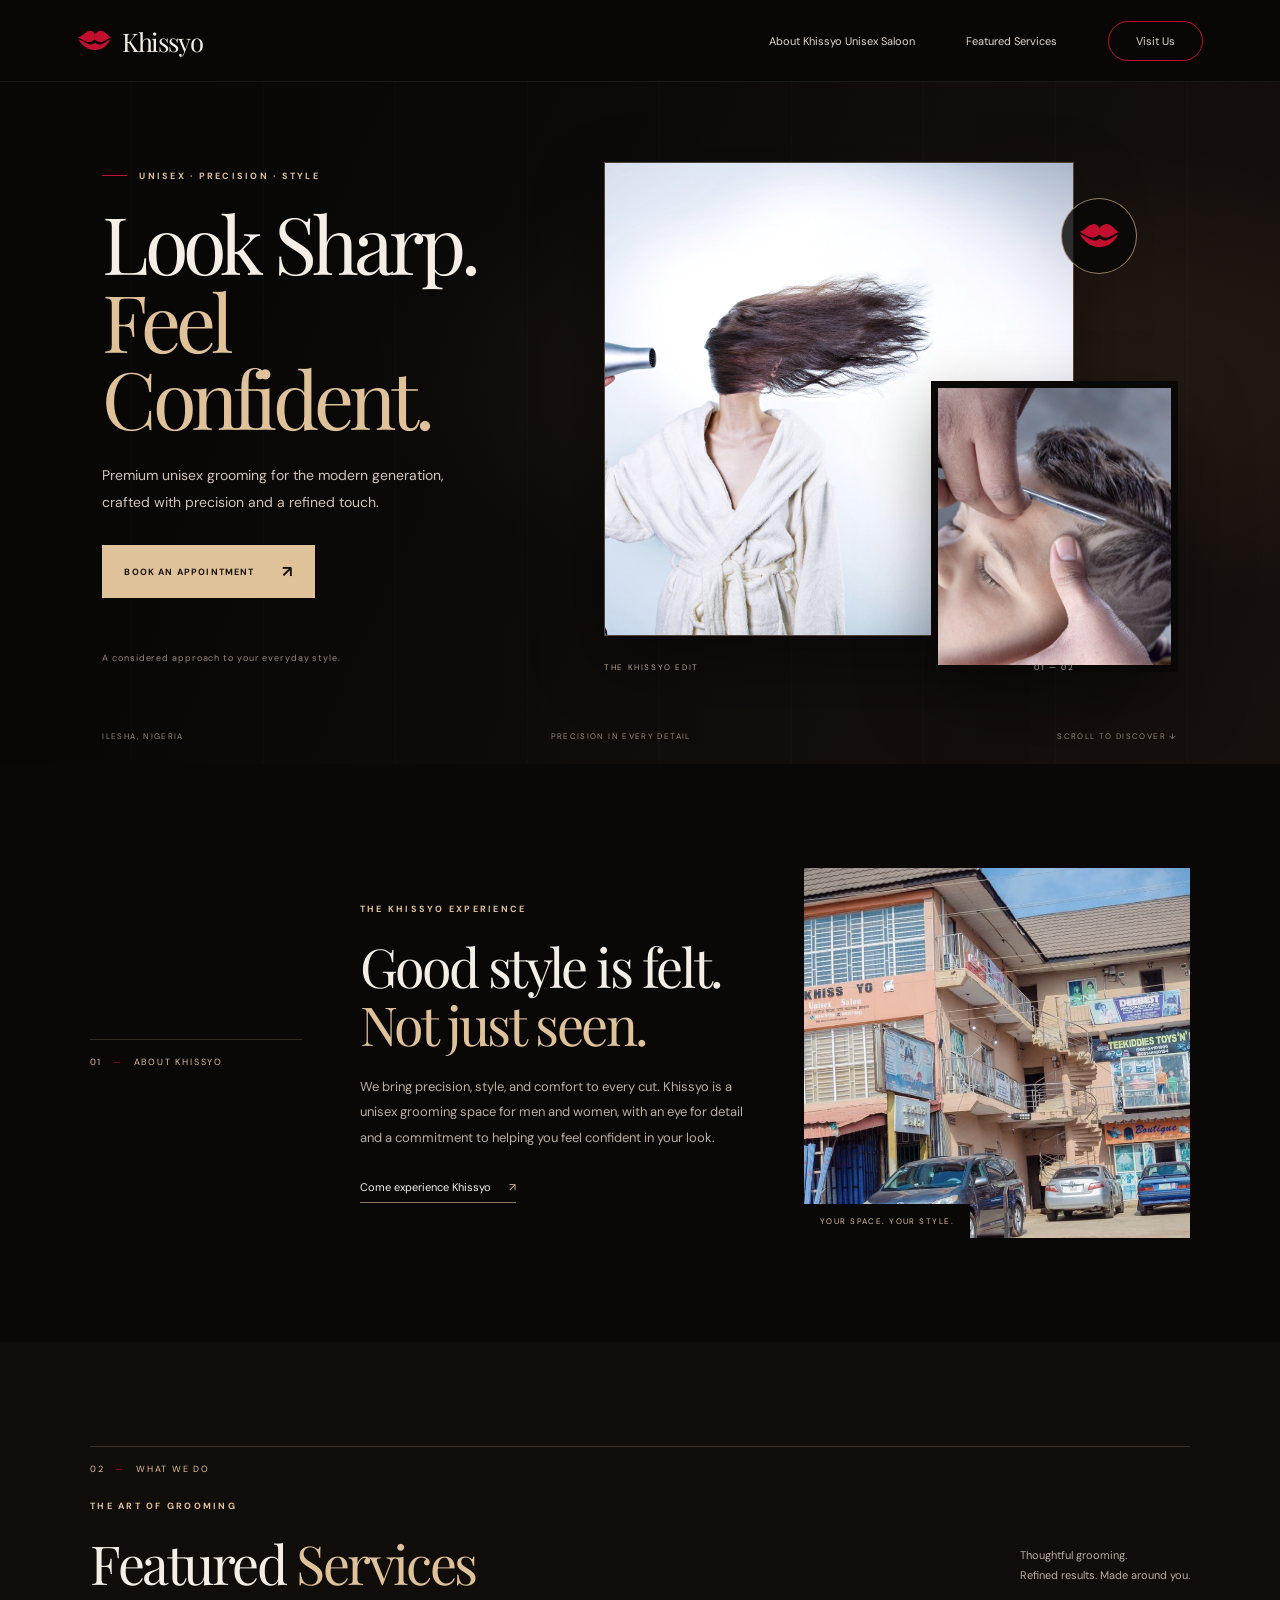
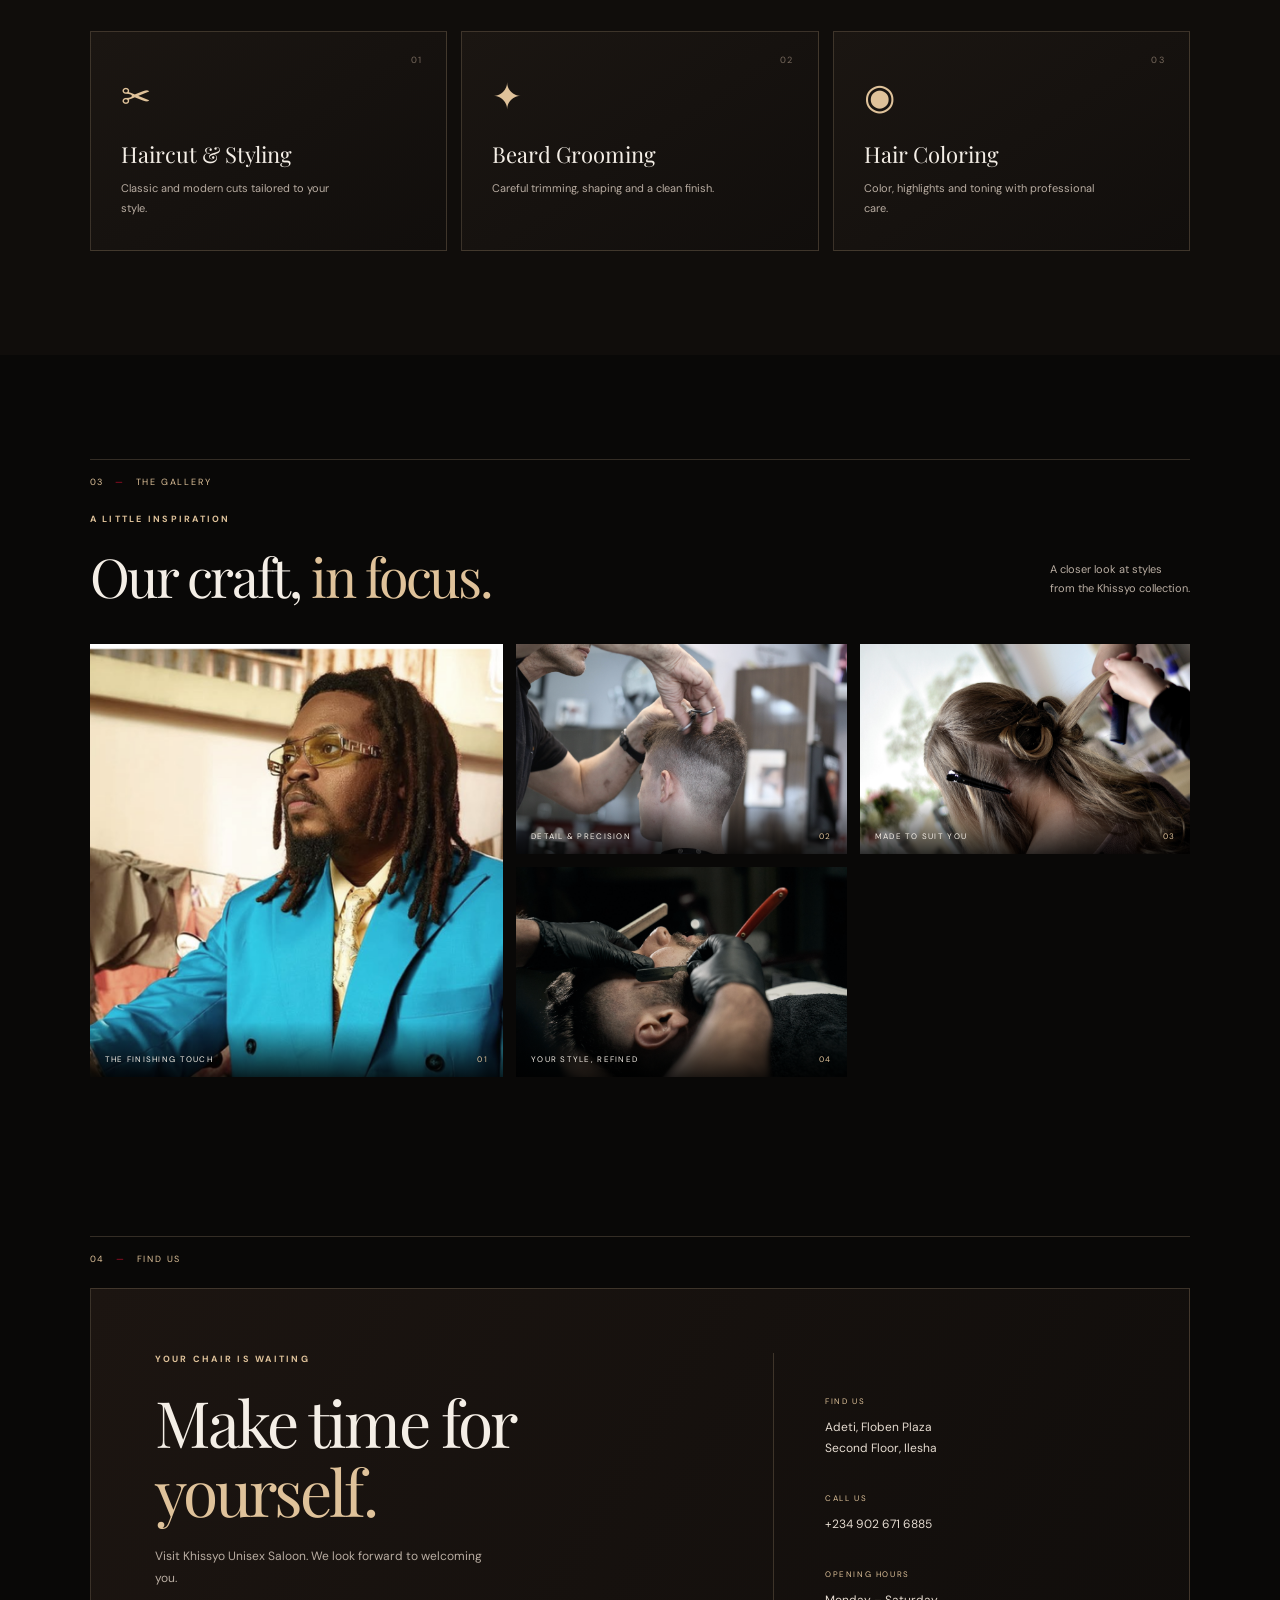
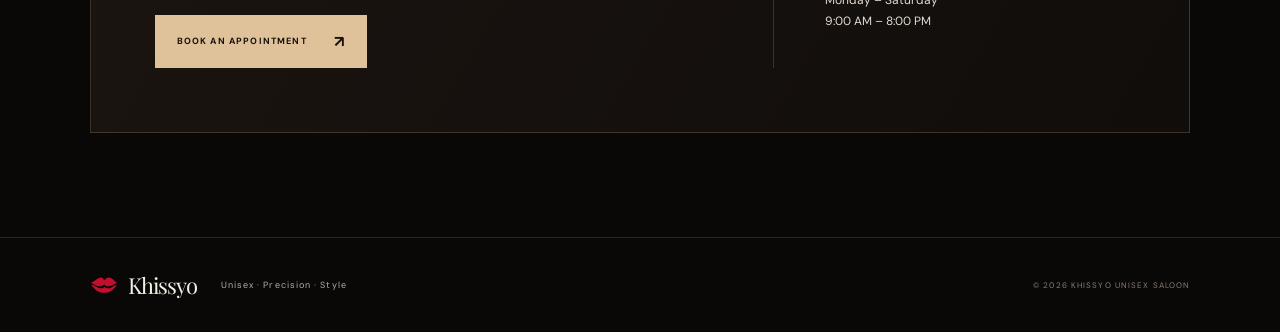
==== commit f1ace107: "Rebuild Khissyo preview to match luxury brand reference" ====
--- a/preview/index.html
+++ b/preview/index.html
@@ -1,102 +1,98 @@
 <!doctype html>
 <html lang="en">
 <head>
-  <meta charset="utf-8">
-  <meta name="viewport" content="width=device-width,initial-scale=1">
-  <meta name="theme-color" content="#0b0908">
-  <meta name="description" content="Khissyo Unisex Saloon — Unisex • Precision • Style. Look Sharp. Feel Confident.">
-  <title>Khissyo Unisex Saloon | Look Sharp. Feel Confident.</title>
-  <link rel="preconnect" href="https://fonts.googleapis.com">
-  <link rel="preconnect" href="https://fonts.gstatic.com" crossorigin>
-  <link href="https://fonts.googleapis.com/css2?family=DM+Sans:wght@400;500;600;700&family=Playfair+Display:wght@400;500;600&display=swap" rel="stylesheet">
-  <link rel="stylesheet" href="premium.css">
+<meta charset="utf-8">
+<meta name="viewport" content="width=device-width, initial-scale=1">
+<meta name="theme-color" content="#090807">
+<meta name="description" content="Khissyo Unisex Saloon — Unisex • Precision • Style. Look Sharp. Feel Confident.">
+<title>Khissyo Unisex Saloon | Look Sharp. Feel Confident.</title>
+<link rel="preconnect" href="https://fonts.googleapis.com">
+<link rel="preconnect" href="https://fonts.gstatic.com" crossorigin>
+<link href="https://fonts.googleapis.com/css2?family=DM+Sans:wght@400;500;600;700&family=Playfair+Display:wght@400;500;600;700&display=swap" rel="stylesheet">
+<link rel="stylesheet" href="showcase.css">
 </head>
 <body>
-<header class="site-header">
+<header class="topbar">
   <a class="brand" href="#home" aria-label="Khissyo home">
-    <svg class="brand-mark" viewBox="0 0 64 42" aria-hidden="true"><path d="M2 15C10 13 15 3 24 3c5 0 7 5 8 7 2-2 5-7 10-7 9 0 14 10 20 12-7 2-12 8-20 8-5 0-8-3-10-5-3 2-6 5-11 5C13 23 8 17 2 15Z" fill="currentColor"/><path d="M3 19c8 1 14 9 23 9 3 0 5-1 7-3 3 2 6 3 9 3 8 0 14-8 19-9-4 10-15 20-28 20S8 29 3 19Z" fill="currentColor"/></svg>
+    <svg class="lips" viewBox="0 0 100 64" aria-hidden="true"><path d="M3 24C17 20 26 5 39 5c6 0 10 6 12 10C55 11 60 5 67 5c13 0 22 15 30 19-11 4-19 13-31 13-7 0-12-4-15-7-4 3-9 7-16 7C22 37 13 27 3 24Z"/><path d="M5 30c13 2 22 14 35 14 5 0 8-2 12-5 4 3 8 5 13 5 12 0 22-12 30-14-6 16-23 30-44 30S13 46 5 30Z"/></svg>
     <span>Khissyo</span>
   </a>
-  <button class="menu-toggle" aria-label="Open menu" aria-expanded="false"><span></span><span></span></button>
-  <nav class="main-nav" aria-label="Main navigation">
-    <a href="#about">About Khissyo</a>
+  <button class="menu-toggle" aria-label="Toggle navigation" aria-expanded="false"><span></span><span></span></button>
+  <nav class="nav" aria-label="Main navigation">
+    <a href="#about">About Khissyo Unisex Saloon</a>
     <a href="#services">Featured Services</a>
-    <a href="#gallery">Our Craft</a>
-    <a class="nav-visit" href="#visit">Visit Us</a>
+    <a class="visit-link" href="#visit">Visit Us</a>
   </nav>
 </header>
 
 <main id="home">
   <section class="hero">
     <div class="hero-copy">
-      <p class="eyebrow"><span></span> UNISEX&nbsp; · &nbsp;PRECISION&nbsp; · &nbsp;STYLE</p>
+      <div class="eyebrow"><span></span> UNISEX · PRECISION · STYLE</div>
       <h1>Look Sharp.<br><em>Feel Confident.</em></h1>
-      <p class="hero-description">Premium unisex grooming for the modern generation, crafted with precision and a refined touch.</p>
-      <div class="hero-actions">
-        <a class="button button-gold" href="https://wa.me/2348140397838">Book an Appointment <span>↗</span></a>
-        <a class="text-link" href="#services">Explore services <span>↓</span></a>
-      </div>
-      <div class="hero-note"><span class="note-line"></span> A better kind of grooming experience.</div>
+      <p class="lead">Premium unisex grooming for the modern generation, crafted with precision and a refined touch.</p>
+      <a class="primary-cta" href="https://wa.me/2348140397838" target="_blank" rel="noopener">Book an Appointment <span>↗</span></a>
+      <p class="hero-footnote">A considered approach to your everyday style.</p>
     </div>
-    <div class="hero-visual" aria-label="Khissyo grooming style gallery">
-      <div class="visual-frame visual-main"><img src="assets/look1.jpg" alt="Khissyo grooming style"></div>
-      <div class="visual-frame visual-side"><img src="assets/look2.jpg" alt="A finished salon look"></div>
-      <div class="visual-caption"><span>THE KHISSYO EDIT</span><span>01 / 06</span></div>
-      <div class="visual-stamp"><svg viewBox="0 0 64 42" aria-hidden="true"><path d="M2 15C10 13 15 3 24 3c5 0 7 5 8 7 2-2 5-7 10-7 9 0 14 10 20 12-7 2-12 8-20 8-5 0-8-3-10-5-3 2-6 5-11 5C13 23 8 17 2 15ZM3 19c8 1 14 9 23 9 3 0 5-1 7-3 3 2 6 3 9 3 8 0 14-8 19-9-4 10-15 20-28 20S8 29 3 19Z" fill="currentColor"/></svg></div>
+    <div class="hero-art">
+      <div class="hero-photo photo-one"><img src="assets/look1.jpg" alt="A finished Khissyo hairstyle"></div>
+      <div class="hero-photo photo-two"><img src="assets/look2.jpg" alt="A second look from the Khissyo style collection"></div>
+      <div class="photo-label"><span>THE KHISSYO EDIT</span><span>01 — 02</span></div>
+      <div class="round-mark"><svg viewBox="0 0 100 64" aria-hidden="true"><path d="M3 24C17 20 26 5 39 5c6 0 10 6 12 10C55 11 60 5 67 5c13 0 22 15 30 19-11 4-19 13-31 13-7 0-12-4-15-7-4 3-9 7-16 7C22 37 13 27 3 24ZM5 30c13 2 22 14 35 14 5 0 8-2 12-5 4 3 8 5 13 5 12 0 22-12 30-14-6 16-23 30-44 30S13 46 5 30Z"/></svg></div>
     </div>
-    <div class="hero-bottom"><span>ILESHA, NIGERIA</span><span>EST. FOR YOUR EVERYDAY CONFIDENCE</span><span>SCROLL TO DISCOVER ↓</span></div>
+    <div class="hero-meta"><span>ILESHA, NIGERIA</span><span>PRECISION IN EVERY DETAIL</span><a href="#about">SCROLL TO DISCOVER ↓</a></div>
   </section>
 
-  <section class="intro section-wrap" id="about">
-    <div class="section-index">01 <span>—</span> ABOUT</div>
-    <div class="intro-copy">
+  <section class="about section" id="about">
+    <div class="section-kicker">01 <i>—</i> ABOUT KHISSYO</div>
+    <div class="about-copy">
       <p class="eyebrow">THE KHISSYO EXPERIENCE</p>
-      <h2>Style is personal.<br><em>So is every detail.</em></h2>
-      <p>We bring precision, style, and comfort to every cut. Our expert stylists redefine grooming for both men and women, blending modern aesthetics with refined technique.</p>
-      <a class="underlined-link" href="#visit">Come experience Khissyo <span>↗</span></a>
+      <h2>Good style is felt.<br><em>Not just seen.</em></h2>
+      <p>We bring precision, style, and comfort to every cut. Khissyo is a unisex grooming space for men and women, with an eye for detail and a commitment to helping you feel confident in your look.</p>
+      <a class="line-link" href="#visit">Come experience Khissyo <span>↗</span></a>
     </div>
-    <div class="intro-image"><img src="assets/interior.jpg" alt="Inside Khissyo Unisex Saloon"><span>YOUR SPACE. YOUR STYLE.</span></div>
+    <div class="about-photo"><img src="assets/interior.jpg" alt="The interior of Khissyo Unisex Saloon"><span>YOUR SPACE. YOUR STYLE.</span></div>
   </section>
 
-  <section class="services section-wrap" id="services">
-    <div class="section-index">02 <span>—</span> WHAT WE DO</div>
-    <div class="section-heading"><div><p class="eyebrow">THE ART OF GROOMING</p><h2>Featured <em>Services</em></h2></div><p>Thoughtful grooming. Refined results.<br>Made around you.</p></div>
+  <section class="services section" id="services">
+    <div class="section-kicker">02 <i>—</i> WHAT WE DO</div>
+    <div class="section-title"><div><p class="eyebrow">THE ART OF GROOMING</p><h2>Featured <em>Services</em></h2></div><p>Thoughtful grooming.<br>Refined results. Made around you.</p></div>
     <div class="service-grid">
-      <article class="service-card"><span class="service-number">01</span><div class="service-icon">✂</div><h3>Haircut &amp; Styling</h3><p>Classic and modern cuts tailored to your face shape.</p><span class="card-rule"></span></article>
-      <article class="service-card"><span class="service-number">02</span><div class="service-icon">✧</div><h3>Beard Grooming</h3><p>Precision trimming, shaping and hot towel finishing.</p><span class="card-rule"></span></article>
-      <article class="service-card"><span class="service-number">03</span><div class="service-icon">◉</div><h3>Hair Coloring</h3><p>Color, highlights and toning with professional care.</p><span class="card-rule"></span></article>
+      <article class="service-card"><span class="number">01</span><div class="service-symbol">✂</div><h3>Haircut &amp; Styling</h3><p>Classic and modern cuts tailored to your style.</p></article>
+      <article class="service-card"><span class="number">02</span><div class="service-symbol">✦</div><h3>Beard Grooming</h3><p>Careful trimming, shaping and a clean finish.</p></article>
+      <article class="service-card"><span class="number">03</span><div class="service-symbol">◉</div><h3>Hair Coloring</h3><p>Color, highlights and toning with professional care.</p></article>
     </div>
   </section>
 
-  <section class="gallery section-wrap" id="gallery">
-    <div class="section-index">03 <span>—</span> THE GALLERY</div>
-    <div class="section-heading"><div><p class="eyebrow">A LITTLE INSPIRATION</p><h2>Our craft, <em>in focus.</em></h2></div><p>Explore a selection of looks<br>and styles from our gallery.</p></div>
+  <section class="gallery section" id="gallery">
+    <div class="section-kicker">03 <i>—</i> THE GALLERY</div>
+    <div class="section-title"><div><p class="eyebrow">A LITTLE INSPIRATION</p><h2>Our craft, <em>in focus.</em></h2></div><p>A closer look at styles<br>from the Khissyo collection.</p></div>
     <div class="gallery-grid">
-      <figure class="gallery-large"><img src="assets/look3.png" alt="Khissyo style gallery image"><figcaption>THE FINISHING TOUCH <span>01</span></figcaption></figure>
-      <figure><img src="assets/look4.jpg" alt="Khissyo style gallery image"><figcaption>DETAIL &amp; PRECISION <span>02</span></figcaption></figure>
-      <figure><img src="assets/look5.jpg" alt="Khissyo style gallery image"><figcaption>MADE TO SUIT YOU <span>03</span></figcaption></figure>
-      <figure><img src="assets/look6.jpg" alt="Khissyo style gallery image"><figcaption>YOUR STYLE, REFINED <span>04</span></figcaption></figure>
+      <figure class="gallery-feature"><img src="assets/look3.png" alt="Khissyo hairstyle collection"><figcaption>THE FINISHING TOUCH <span>01</span></figcaption></figure>
+      <figure><img src="assets/look4.jpg" alt="Khissyo style"><figcaption>DETAIL &amp; PRECISION <span>02</span></figcaption></figure>
+      <figure><img src="assets/look5.jpg" alt="Khissyo style"><figcaption>MADE TO SUIT YOU <span>03</span></figcaption></figure>
+      <figure><img src="assets/look6.jpg" alt="Khissyo style"><figcaption>YOUR STYLE, REFINED <span>04</span></figcaption></figure>
     </div>
   </section>
 
-  <section class="visit section-wrap" id="visit">
-    <div class="section-index">04 <span>—</span> FIND US</div>
+  <section class="visit section" id="visit">
+    <div class="section-kicker">04 <i>—</i> FIND US</div>
     <div class="visit-panel">
-      <div class="visit-copy"><p class="eyebrow">YOUR CHAIR IS WAITING</p><h2>Make time for<br><em>yourself.</em></h2><p>Visit Khissyo Unisex Saloon. We look forward to welcoming you.</p><a class="button button-gold" href="https://wa.me/2348140397838">Book an Appointment <span>↗</span></a></div>
+      <div class="visit-copy"><p class="eyebrow">YOUR CHAIR IS WAITING</p><h2>Make time for<br><em>yourself.</em></h2><p>Visit Khissyo Unisex Saloon. We look forward to welcoming you.</p><a class="primary-cta" href="https://wa.me/2348140397838" target="_blank" rel="noopener">Book an Appointment <span>↗</span></a></div>
       <div class="visit-details">
-        <div><span class="detail-label">FIND US</span><p>Adeti, Floben Plaza<br>Second Floor, Ilesha</p></div>
-        <div><span class="detail-label">CALL US</span><p><a href="tel:+2349026716885">+234 902 671 6885</a></p></div>
-        <div><span class="detail-label">OPENING HOURS</span><p>Monday – Saturday<br>9:00 AM – 8:00 PM</p></div>
+        <div><span>FIND US</span><p>Adeti, Floben Plaza<br>Second Floor, Ilesha</p></div>
+        <div><span>CALL US</span><p><a href="tel:+2349026716885">+234 902 671 6885</a></p></div>
+        <div><span>OPENING HOURS</span><p>Monday – Saturday<br>9:00 AM – 8:00 PM</p></div>
       </div>
     </div>
   </section>
 </main>
-<footer class="site-footer"><a class="brand footer-brand" href="#home"><svg class="brand-mark" viewBox="0 0 64 42" aria-hidden="true"><path d="M2 15C10 13 15 3 24 3c5 0 7 5 8 7 2-2 5-7 10-7 9 0 14 10 20 12-7 2-12 8-20 8-5 0-8-3-10-5-3 2-6 5-11 5C13 23 8 17 2 15ZM3 19c8 1 14 9 23 9 3 0 5-1 7-3 3 2 6 3 9 3 8 0 14-8 19-9-4 10-15 20-28 20S8 29 3 19Z" fill="currentColor"/></svg><span>Khissyo</span></a><p>Unisex · Precision · Style</p><span class="copyright">© <span id="year"></span> KHISSYO UNISEX SALOON</span><span class="credit">DESIGNED BY DISRUP</span></footer>
+<footer class="footer"><a class="brand" href="#home"><svg class="lips" viewBox="0 0 100 64" aria-hidden="true"><path d="M3 24C17 20 26 5 39 5c6 0 10 6 12 10C55 11 60 5 67 5c13 0 22 15 30 19-11 4-19 13-31 13-7 0-12-4-15-7-4 3-9 7-16 7C22 37 13 27 3 24ZM5 30c13 2 22 14 35 14 5 0 8-2 12-5 4 3 8 5 13 5 12 0 22-12 30-14-6 16-23 30-44 30S13 46 5 30Z"/></svg><span>Khissyo</span></a><p>Unisex · Precision · Style</p><span class="copyright">© <span id="year"></span> KHISSYO UNISEX SALOON</span></footer>
 <script>
 const toggle=document.querySelector('.menu-toggle');
-const nav=document.querySelector('.main-nav');
-toggle.addEventListener('click',()=>{const open=toggle.getAttribute('aria-expanded')!=='true';toggle.setAttribute('aria-expanded',String(open));nav.classList.toggle('is-open',open);});
-nav.querySelectorAll('a').forEach(link=>link.addEventListener('click',()=>{nav.classList.remove('is-open');toggle.setAttribute('aria-expanded','false');}));
+const nav=document.querySelector('.nav');
+toggle.addEventListener('click',()=>{const open=nav.classList.toggle('open');toggle.setAttribute('aria-expanded',String(open));});
+nav.querySelectorAll('a').forEach(link=>link.addEventListener('click',()=>{nav.classList.remove('open');toggle.setAttribute('aria-expanded','false');}));
 document.getElementById('year').textContent=new Date().getFullYear();
 </script>
 </body>
--- a/preview/showcase.css
+++ b/preview/showcase.css
@@ -0,0 +1,14 @@
+:root{--black:#090807;--panel:#12100e;--panel2:#191512;--cream:#f4eee6;--muted:#b9ada2;--gold:#dfc29a;--gold-dim:#ad8b63;--red:#c20f2d;--line:rgba(223,194,154,.2);--serif:"Playfair Display",Georgia,serif;--sans:"DM Sans",Arial,sans-serif}
+*{box-sizing:border-box}html{scroll-behavior:smooth;scroll-padding-top:84px}body{margin:0;background:var(--black);color:var(--cream);font-family:var(--sans);-webkit-font-smoothing:antialiased}a{color:inherit;text-decoration:none}img{display:block;max-width:100%}
+.topbar{height:82px;position:sticky;top:0;z-index:30;display:flex;align-items:center;justify-content:space-between;padding:0 clamp(22px,6vw,94px);background:rgba(9,8,7,.96);border-bottom:1px solid rgba(255,255,255,.07);backdrop-filter:blur(18px)}.brand{display:flex;align-items:center;gap:10px;font:clamp(25px,2vw,32px) var(--serif);letter-spacing:-.045em}.lips{width:35px;fill:var(--red)}.nav{display:flex;align-items:center;gap:clamp(22px,4vw,58px);font-size:11px;color:#e2d9d0}.nav a{transition:color .2s}.nav a:hover{color:var(--gold)}.nav .visit-link{border:1px solid var(--red);border-radius:30px;padding:12px 27px}.menu-toggle{display:none}
+.hero{position:relative;min-height:680px;max-width:1600px;margin:auto;padding:80px clamp(24px,8vw,126px) 92px;display:grid;grid-template-columns:.88fr 1.12fr;align-items:center;gap:4vw;overflow:hidden;background:radial-gradient(ellipse at 76% 43%,rgba(118,80,54,.22),transparent 44%),linear-gradient(115deg,#090807 22%,#17110e 100%)}.hero:before{content:"";position:absolute;inset:0;background:linear-gradient(90deg,rgba(0,0,0,.1),transparent 65%),repeating-linear-gradient(90deg,transparent 0 130px,rgba(255,255,255,.012) 131px 132px);pointer-events:none}.hero-copy{position:relative;z-index:2;max-width:530px}.eyebrow{margin:0 0 22px;color:var(--gold);font-size:9px;font-weight:700;letter-spacing:.25em}.hero .eyebrow{display:flex;align-items:center;gap:12px}.hero .eyebrow span{display:inline-block;width:25px;height:1px;background:var(--red)}.hero h1{font:clamp(54px,6.2vw,91px)/.98 var(--serif);letter-spacing:-.06em;margin:0 0 25px}.hero h1 em,.about h2 em,.section-title h2 em,.visit h2 em{font-style:normal;font-weight:400;color:var(--gold)}.lead{max-width:370px;color:#d0c4b9;font-size:14px;line-height:1.9;margin:0 0 30px}.primary-cta{display:inline-flex;align-items:center;gap:27px;background:var(--gold);color:#17110c;padding:16px 22px;font-size:9px;font-weight:700;letter-spacing:.13em;text-transform:uppercase;transition:transform .2s,background .2s}.primary-cta:hover{transform:translateY(-3px);background:#ead2ae}.primary-cta span{font-size:16px}.hero-footnote{margin:54px 0 0;color:#96877b;font-size:9px;letter-spacing:.1em}.hero-art{position:relative;height:min(46vw,510px);min-height:390px;z-index:1}.hero-photo{position:absolute;overflow:hidden;background:#201813;border:1px solid rgba(223,194,154,.26);box-shadow:0 28px 65px rgba(0,0,0,.4)}.hero-photo img{width:100%;height:100%;object-fit:cover;filter:saturate(.76) contrast(1.05)}.photo-one{inset:0 18% 7% 0}.photo-two{width:43%;height:57%;right:0;bottom:0;border:7px solid var(--black)}.photo-label{position:absolute;left:0;right:18%;bottom:0;display:flex;justify-content:space-between;color:#b3a496;font-size:8px;letter-spacing:.2em;padding-top:12px}.round-mark{position:absolute;top:7%;right:7%;width:76px;height:76px;border:1px solid rgba(223,194,154,.65);border-radius:50%;background:rgba(9,8,7,.82);display:grid;place-items:center}.round-mark svg{width:42px;fill:var(--red)}.hero-meta{position:absolute;bottom:23px;left:clamp(24px,8vw,126px);right:clamp(24px,8vw,126px);display:flex;justify-content:space-between;color:#95877b;font-size:8px;letter-spacing:.17em}
+.section{max-width:1300px;margin:auto;padding:104px clamp(24px,7vw,100px)}.section-kicker{border-top:1px solid var(--line);padding-top:16px;color:var(--gold);font-size:9px;letter-spacing:.2em}.section-kicker i{color:var(--red);font-style:normal;padding:0 7px}.about{display:grid;grid-template-columns:.55fr 1fr 1fr;gap:4.5vw;align-items:center}.about-copy{max-width:430px}.about h2,.section-title h2,.visit h2{font:clamp(39px,4.2vw,59px)/1.08 var(--serif);letter-spacing:-.045em;margin:0 0 21px}.about-copy>p:not(.eyebrow){font-size:13px;line-height:1.95;color:var(--muted);margin:0 0 25px}.line-link{display:inline-block;border-bottom:1px solid rgba(223,194,154,.6);padding-bottom:8px;font-size:11px}.line-link span{color:var(--gold);margin-left:15px}.about-photo{height:370px;position:relative;overflow:hidden}.about-photo img{width:100%;height:100%;object-fit:cover;filter:saturate(.68)}.about-photo>span{position:absolute;bottom:0;left:0;padding:12px 16px;background:var(--black);color:var(--gold);font-size:8px;letter-spacing:.18em}
+.services{max-width:none;background:#100d0b;padding-left:max(24px,calc((100vw - 1100px)/2));padding-right:max(24px,calc((100vw - 1100px)/2))}.section-title{display:flex;align-items:end;justify-content:space-between;margin:25px 0 39px}.section-title h2{margin:0}.section-title>p{margin:0 0 6px;color:var(--muted);font-size:11px;line-height:1.8}.service-grid{display:grid;grid-template-columns:repeat(3,1fr);gap:14px}.service-card{position:relative;min-height:220px;padding:30px;background:linear-gradient(145deg,#1b1612,#110e0c);border:1px solid rgba(223,194,154,.2);transition:transform .25s,border-color .25s}.service-card:hover{transform:translateY(-5px);border-color:var(--gold-dim)}.number{position:absolute;right:24px;top:22px;color:#786a5e;font-size:9px;letter-spacing:.15em}.service-symbol{font:36px var(--serif);color:var(--gold);margin:8px 0 21px}.service-card h3{font:22px var(--serif);margin:0 0 10px}.service-card p{max-width:235px;color:var(--muted);font-size:11px;line-height:1.8;margin:0}
+.gallery-grid{display:grid;grid-template-columns:1.25fr 1fr 1fr;grid-template-rows:210px 210px;gap:13px}.gallery-grid figure{position:relative;overflow:hidden;margin:0;background:#1b1511}.gallery-grid .gallery-feature{grid-row:span 2}.gallery-grid img{width:100%;height:100%;object-fit:cover;filter:saturate(.72);transition:transform .6s,filter .3s}.gallery-grid figure:hover img{transform:scale(1.04);filter:saturate(1)}.gallery-grid figcaption{position:absolute;bottom:0;left:0;right:0;padding:32px 15px 13px;background:linear-gradient(transparent,rgba(0,0,0,.82));font-size:8px;letter-spacing:.16em}.gallery-grid figcaption span{float:right;color:var(--gold)}
+.visit{padding-top:55px}.visit-panel{margin-top:23px;padding:clamp(30px,5vw,68px);display:grid;grid-template-columns:1.2fr .8fr;gap:7vw;background:linear-gradient(120deg,#1c1511,#100d0b);border:1px solid var(--line)}.visit-copy>p:not(.eyebrow){max-width:330px;color:var(--muted);font-size:12px;line-height:1.8;margin:0 0 25px}.visit h2{font-size:clamp(43px,5vw,66px)}.visit-details{display:grid;align-content:center;gap:25px;border-left:1px solid var(--line);padding-left:clamp(22px,4vw,55px)}.visit-details span{font-size:8px;letter-spacing:.2em;color:var(--gold)}.visit-details p{margin:8px 0 0;color:#e5dbd0;font-size:12px;line-height:1.8}.visit-details a:hover{color:var(--gold)}
+.footer{max-width:1300px;margin:auto;padding:32px clamp(24px,7vw,100px);border-top:1px solid rgba(223,194,154,.16);display:flex;align-items:center;gap:24px}.footer .brand{font-size:22px}.footer .lips{width:28px}.footer>p{font-size:9px;letter-spacing:.12em;color:var(--muted);margin:0}.copyright{margin-left:auto;color:#8c7e73;font-size:8px;letter-spacing:.14em}
+@media(max-width:900px){.hero{grid-template-columns:.9fr 1.1fr;padding-left:6vw;padding-right:6vw;min-height:610px}.hero-art{min-height:350px}.about{grid-template-columns:.35fr 1fr 1fr;gap:3vw}.about-photo{height:315px}.section{padding-top:82px;padding-bottom:82px}.hero-meta{left:6vw;right:6vw}}
+@media(max-width:650px){.topbar{height:70px;padding:0 21px}.brand{font-size:25px}.lips{width:31px}.menu-toggle{display:flex;width:42px;height:42px;flex-direction:column;align-items:center;justify-content:center;gap:6px;border:1px solid var(--line);border-radius:50%;background:none}.menu-toggle span{width:16px;height:1px;background:var(--cream)}.nav{display:none;position:absolute;top:69px;left:0;right:0;padding:16px 22px 22px;background:#100d0b;border-bottom:1px solid var(--line);flex-direction:column;align-items:stretch;gap:0}.nav.open{display:flex}.nav a{padding:15px 4px;border-bottom:1px solid rgba(255,255,255,.06)}.nav .visit-link{text-align:center;border:1px solid var(--red);border-radius:30px;margin-top:13px;padding:13px}
+.hero{display:flex;flex-direction:column;align-items:stretch;gap:33px;min-height:0;padding:63px 23px 72px}.hero h1{font-size:clamp(53px,14vw,72px)}.lead{font-size:13px;max-width:330px}.hero-footnote{margin-top:36px}.hero-art{height:330px;min-height:0;margin-left:4px}.photo-one{right:13%;bottom:7%}.photo-two{width:42%;height:55%;border-width:5px}.round-mark{width:60px;height:60px;top:5%;right:5%}.round-mark svg{width:34px}.photo-label{right:14%}.hero-meta{bottom:17px;left:23px;right:23px;font-size:7px}.hero-meta span:nth-child(2){display:none}
+.section{padding:70px 23px}.about{grid-template-columns:1fr;gap:25px}.about h2,.section-title h2{font-size:42px}.about-photo{height:280px}.section-title{display:block;margin:22px 0 27px}.section-title>p{margin-top:13px}.services{padding-top:70px;padding-bottom:70px}.service-grid{grid-template-columns:1fr;gap:10px}.service-card{min-height:175px;padding:25px}.service-symbol{margin:3px 0 16px}.gallery-grid{grid-template-columns:1fr 1fr;grid-template-rows:210px 165px 165px;gap:9px}.gallery-grid .gallery-feature{grid-column:span 2;grid-row:auto}.visit{padding-top:25px}.visit-panel{grid-template-columns:1fr;gap:34px;padding:29px 22px}.visit h2{font-size:49px}.visit-details{border-left:0;border-top:1px solid var(--line);padding:24px 0 0;gap:19px}.footer{padding:27px 23px;display:grid;grid-template-columns:1fr;gap:12px}.copyright{margin:0}.footer>p{margin:0}}
+@media(prefers-reduced-motion:reduce){html{scroll-behavior:auto}*,*:before,*:after{transition:none!important}}
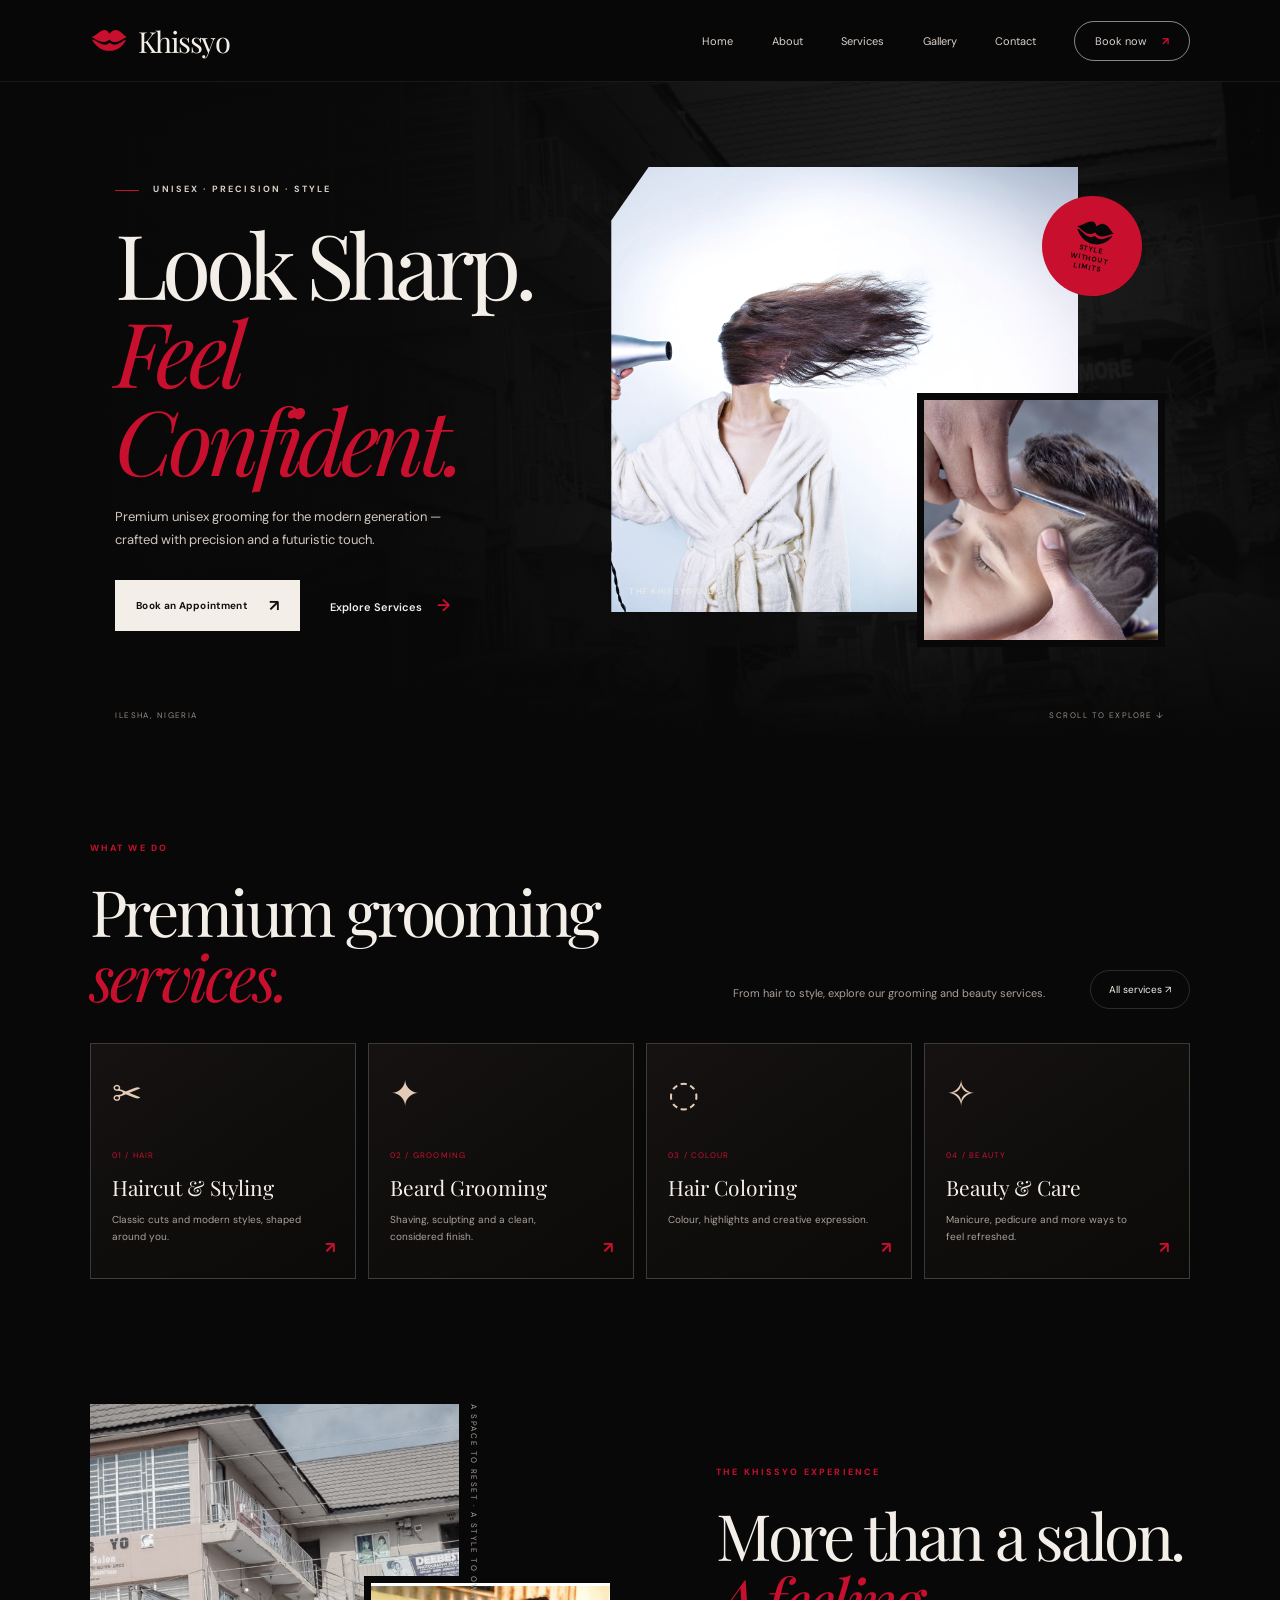
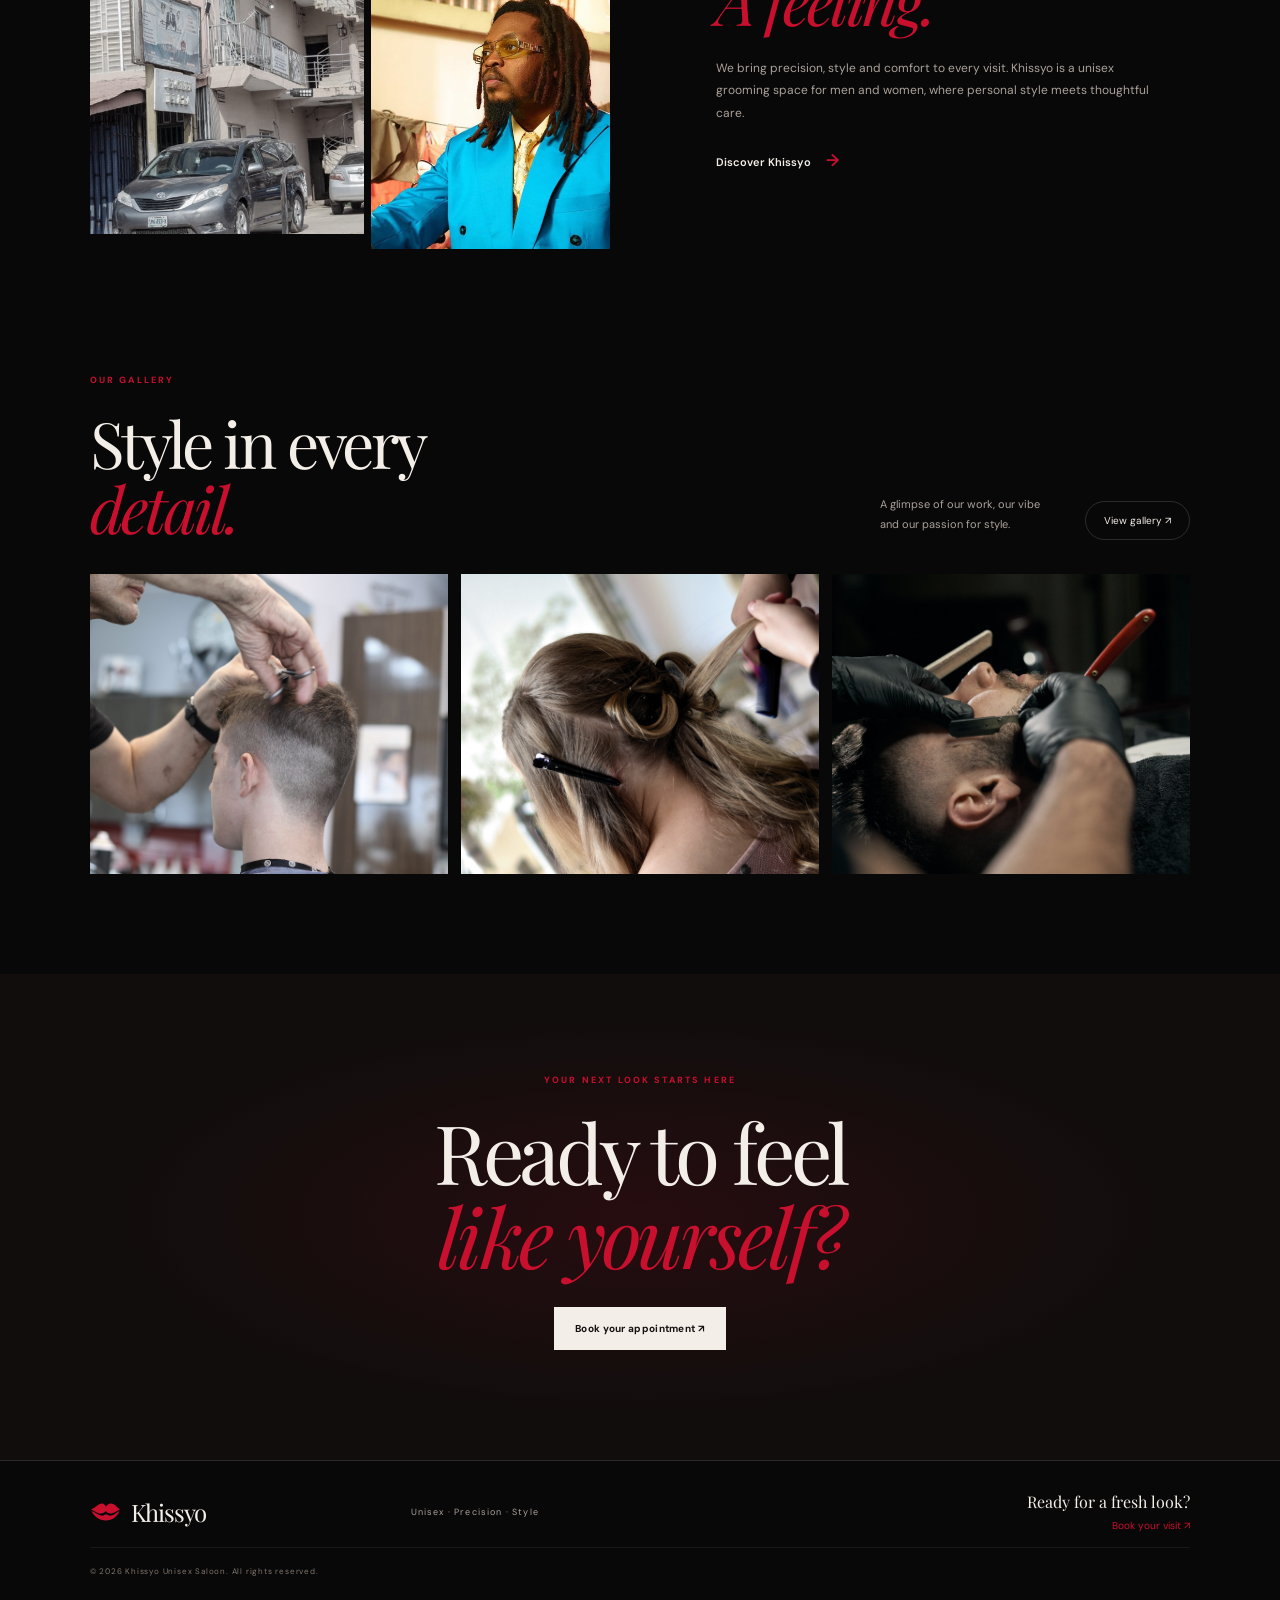
==== commit 6617458e: "Publish isolated concept-v2 preview" ====
--- a/preview/index.html
+++ b/preview/index.html
@@ -1,99 +1,8 @@
-<!doctype html>
-<html lang="en">
-<head>
-<meta charset="utf-8">
-<meta name="viewport" content="width=device-width, initial-scale=1">
-<meta name="theme-color" content="#090807">
-<meta name="description" content="Khissyo Unisex Saloon — Unisex • Precision • Style. Look Sharp. Feel Confident.">
-<title>Khissyo Unisex Saloon | Look Sharp. Feel Confident.</title>
-<link rel="preconnect" href="https://fonts.googleapis.com">
-<link rel="preconnect" href="https://fonts.gstatic.com" crossorigin>
-<link href="https://fonts.googleapis.com/css2?family=DM+Sans:wght@400;500;600;700&family=Playfair+Display:wght@400;500;600;700&display=swap" rel="stylesheet">
-<link rel="stylesheet" href="showcase.css">
-</head>
-<body>
-<header class="topbar">
-  <a class="brand" href="#home" aria-label="Khissyo home">
-    <svg class="lips" viewBox="0 0 100 64" aria-hidden="true"><path d="M3 24C17 20 26 5 39 5c6 0 10 6 12 10C55 11 60 5 67 5c13 0 22 15 30 19-11 4-19 13-31 13-7 0-12-4-15-7-4 3-9 7-16 7C22 37 13 27 3 24Z"/><path d="M5 30c13 2 22 14 35 14 5 0 8-2 12-5 4 3 8 5 13 5 12 0 22-12 30-14-6 16-23 30-44 30S13 46 5 30Z"/></svg>
-    <span>Khissyo</span>
-  </a>
-  <button class="menu-toggle" aria-label="Toggle navigation" aria-expanded="false"><span></span><span></span></button>
-  <nav class="nav" aria-label="Main navigation">
-    <a href="#about">About Khissyo Unisex Saloon</a>
-    <a href="#services">Featured Services</a>
-    <a class="visit-link" href="#visit">Visit Us</a>
-  </nav>
-</header>
-
-<main id="home">
-  <section class="hero">
-    <div class="hero-copy">
-      <div class="eyebrow"><span></span> UNISEX · PRECISION · STYLE</div>
-      <h1>Look Sharp.<br><em>Feel Confident.</em></h1>
-      <p class="lead">Premium unisex grooming for the modern generation, crafted with precision and a refined touch.</p>
-      <a class="primary-cta" href="https://wa.me/2348140397838" target="_blank" rel="noopener">Book an Appointment <span>↗</span></a>
-      <p class="hero-footnote">A considered approach to your everyday style.</p>
-    </div>
-    <div class="hero-art">
-      <div class="hero-photo photo-one"><img src="assets/look1.jpg" alt="A finished Khissyo hairstyle"></div>
-      <div class="hero-photo photo-two"><img src="assets/look2.jpg" alt="A second look from the Khissyo style collection"></div>
-      <div class="photo-label"><span>THE KHISSYO EDIT</span><span>01 — 02</span></div>
-      <div class="round-mark"><svg viewBox="0 0 100 64" aria-hidden="true"><path d="M3 24C17 20 26 5 39 5c6 0 10 6 12 10C55 11 60 5 67 5c13 0 22 15 30 19-11 4-19 13-31 13-7 0-12-4-15-7-4 3-9 7-16 7C22 37 13 27 3 24ZM5 30c13 2 22 14 35 14 5 0 8-2 12-5 4 3 8 5 13 5 12 0 22-12 30-14-6 16-23 30-44 30S13 46 5 30Z"/></svg></div>
-    </div>
-    <div class="hero-meta"><span>ILESHA, NIGERIA</span><span>PRECISION IN EVERY DETAIL</span><a href="#about">SCROLL TO DISCOVER ↓</a></div>
-  </section>
-
-  <section class="about section" id="about">
-    <div class="section-kicker">01 <i>—</i> ABOUT KHISSYO</div>
-    <div class="about-copy">
-      <p class="eyebrow">THE KHISSYO EXPERIENCE</p>
-      <h2>Good style is felt.<br><em>Not just seen.</em></h2>
-      <p>We bring precision, style, and comfort to every cut. Khissyo is a unisex grooming space for men and women, with an eye for detail and a commitment to helping you feel confident in your look.</p>
-      <a class="line-link" href="#visit">Come experience Khissyo <span>↗</span></a>
-    </div>
-    <div class="about-photo"><img src="assets/interior.jpg" alt="The interior of Khissyo Unisex Saloon"><span>YOUR SPACE. YOUR STYLE.</span></div>
-  </section>
-
-  <section class="services section" id="services">
-    <div class="section-kicker">02 <i>—</i> WHAT WE DO</div>
-    <div class="section-title"><div><p class="eyebrow">THE ART OF GROOMING</p><h2>Featured <em>Services</em></h2></div><p>Thoughtful grooming.<br>Refined results. Made around you.</p></div>
-    <div class="service-grid">
-      <article class="service-card"><span class="number">01</span><div class="service-symbol">✂</div><h3>Haircut &amp; Styling</h3><p>Classic and modern cuts tailored to your style.</p></article>
-      <article class="service-card"><span class="number">02</span><div class="service-symbol">✦</div><h3>Beard Grooming</h3><p>Careful trimming, shaping and a clean finish.</p></article>
-      <article class="service-card"><span class="number">03</span><div class="service-symbol">◉</div><h3>Hair Coloring</h3><p>Color, highlights and toning with professional care.</p></article>
-    </div>
-  </section>
-
-  <section class="gallery section" id="gallery">
-    <div class="section-kicker">03 <i>—</i> THE GALLERY</div>
-    <div class="section-title"><div><p class="eyebrow">A LITTLE INSPIRATION</p><h2>Our craft, <em>in focus.</em></h2></div><p>A closer look at styles<br>from the Khissyo collection.</p></div>
-    <div class="gallery-grid">
-      <figure class="gallery-feature"><img src="assets/look3.png" alt="Khissyo hairstyle collection"><figcaption>THE FINISHING TOUCH <span>01</span></figcaption></figure>
-      <figure><img src="assets/look4.jpg" alt="Khissyo style"><figcaption>DETAIL &amp; PRECISION <span>02</span></figcaption></figure>
-      <figure><img src="assets/look5.jpg" alt="Khissyo style"><figcaption>MADE TO SUIT YOU <span>03</span></figcaption></figure>
-      <figure><img src="assets/look6.jpg" alt="Khissyo style"><figcaption>YOUR STYLE, REFINED <span>04</span></figcaption></figure>
-    </div>
-  </section>
-
-  <section class="visit section" id="visit">
-    <div class="section-kicker">04 <i>—</i> FIND US</div>
-    <div class="visit-panel">
-      <div class="visit-copy"><p class="eyebrow">YOUR CHAIR IS WAITING</p><h2>Make time for<br><em>yourself.</em></h2><p>Visit Khissyo Unisex Saloon. We look forward to welcoming you.</p><a class="primary-cta" href="https://wa.me/2348140397838" target="_blank" rel="noopener">Book an Appointment <span>↗</span></a></div>
-      <div class="visit-details">
-        <div><span>FIND US</span><p>Adeti, Floben Plaza<br>Second Floor, Ilesha</p></div>
-        <div><span>CALL US</span><p><a href="tel:+2349026716885">+234 902 671 6885</a></p></div>
-        <div><span>OPENING HOURS</span><p>Monday – Saturday<br>9:00 AM – 8:00 PM</p></div>
-      </div>
-    </div>
-  </section>
-</main>
-<footer class="footer"><a class="brand" href="#home"><svg class="lips" viewBox="0 0 100 64" aria-hidden="true"><path d="M3 24C17 20 26 5 39 5c6 0 10 6 12 10C55 11 60 5 67 5c13 0 22 15 30 19-11 4-19 13-31 13-7 0-12-4-15-7-4 3-9 7-16 7C22 37 13 27 3 24ZM5 30c13 2 22 14 35 14 5 0 8-2 12-5 4 3 8 5 13 5 12 0 22-12 30-14-6 16-23 30-44 30S13 46 5 30Z"/></svg><span>Khissyo</span></a><p>Unisex · Precision · Style</p><span class="copyright">© <span id="year"></span> KHISSYO UNISEX SALOON</span></footer>
-<script>
-const toggle=document.querySelector('.menu-toggle');
-const nav=document.querySelector('.nav');
-toggle.addEventListener('click',()=>{const open=nav.classList.toggle('open');toggle.setAttribute('aria-expanded',String(open));});
-nav.querySelectorAll('a').forEach(link=>link.addEventListener('click',()=>{nav.classList.remove('open');toggle.setAttribute('aria-expanded','false');}));
-document.getElementById('year').textContent=new Date().getFullYear();
-</script>
-</body>
-</html>+<!doctype html><html lang="en"><head><meta charset="utf-8"><meta name="viewport" content="width=device-width,initial-scale=1"><meta name="theme-color" content="#090808"><title>Look Sharp. Feel Confident. | Khissyo Unisex Saloon</title><link rel="preconnect" href="https://fonts.googleapis.com"><link rel="preconnect" href="https://fonts.gstatic.com" crossorigin><link href="https://fonts.googleapis.com/css2?family=DM+Sans:wght@400;500;600;700&family=Playfair+Display:ital,wght@0,400;0,500;0,600;1,400;1,500&display=swap" rel="stylesheet"><link rel="stylesheet" href="concept.css"></head><body><header class="site-header"><a class="brand" href="index.html"><svg class="lips" viewBox="0 0 100 64" aria-hidden="true"><path d="M3 24C17 20 26 5 39 5c6 0 10 6 12 10C55 11 60 5 67 5c13 0 22 15 30 19-11 4-19 13-31 13-7 0-12-4-15-7-4 3-9 7-16 7C22 37 13 27 3 24ZM5 30c13 2 22 14 35 14 5 0 8-2 12-5 4 3 8 5 13 5 12 0 22-12 30-14-6 16-23 30-44 30S13 46 5 30Z"/></svg><span>Khissyo</span></a><button class="menu-toggle" aria-label="Open navigation" aria-expanded="false"><i></i><i></i></button><nav class="nav"><a href="index.html">Home</a><a href="about.html">About</a><a href="services.html">Services</a><a href="gallery.html">Gallery</a><a href="contact.html">Contact</a><a class="nav-cta" href="booking.html">Book now <b>↗</b></a></nav></header>
+<main>
+<section class="hero"><video class="hero-video" autoplay muted loop playsinline poster="assets/interior.jpg"><source src="assets/background.mp4" type="video/mp4"></video><div class="hero-shade"></div><div class="hero-inner"><div class="hero-copy"><p class="eyebrow"><span></span> UNISEX · PRECISION · STYLE</p><h1>Look Sharp.<br><em>Feel Confident.</em></h1><p class="hero-intro">Premium unisex grooming for the modern generation — crafted with precision and a futuristic touch.</p><div class="hero-actions"><a class="button button-light" href="booking.html">Book an Appointment <b>↗</b></a><a class="text-link" href="services.html">Explore Services <span>→</span></a></div></div><div class="hero-portraits"><figure class="portrait portrait-main"><img src="assets/look1.jpg" alt="A signature Khissyo style"><figcaption>THE KHISSYO LOOK <span>01 / 03</span></figcaption></figure><figure class="portrait portrait-small"><img src="assets/look2.jpg" alt="A second Khissyo style"></figure><div class="portrait-stamp"><svg class="lips" viewBox="0 0 100 64" aria-hidden="true"><path d="M3 24C17 20 26 5 39 5c6 0 10 6 12 10C55 11 60 5 67 5c13 0 22 15 30 19-11 4-19 13-31 13-7 0-12-4-15-7-4 3-9 7-16 7C22 37 13 27 3 24ZM5 30c13 2 22 14 35 14 5 0 8-2 12-5 4 3 8 5 13 5 12 0 22-12 30-14-6 16-23 30-44 30S13 46 5 30Z"/></svg><span>STYLE<br>WITHOUT<br>LIMITS</span></div></div></div><div class="hero-bottom"><span>ILESHA, NIGERIA</span><span>SCROLL TO EXPLORE ↓</span></div></section>
+<section class="services-teaser section-wrap"><div class="section-heading"><div><p class="eyebrow red">WHAT WE DO</p><h2>Premium grooming<br><em>services.</em></h2></div><p>From hair to style, explore our grooming and beauty services.</p><a class="round-link" href="services.html">All services ↗</a></div><div class="service-cards"><a class="service-card" href="services.html"><span class="service-icon">✂</span><small>01 / HAIR</small><h3>Haircut & Styling</h3><p>Classic cuts and modern styles, shaped around you.</p><b>↗</b></a><a class="service-card" href="services.html"><span class="service-icon">✦</span><small>02 / GROOMING</small><h3>Beard Grooming</h3><p>Shaving, sculpting and a clean, considered finish.</p><b>↗</b></a><a class="service-card" href="services.html"><span class="service-icon">◌</span><small>03 / COLOUR</small><h3>Hair Coloring</h3><p>Colour, highlights and creative expression.</p><b>↗</b></a><a class="service-card" href="services.html"><span class="service-icon">✧</span><small>04 / BEAUTY</small><h3>Beauty & Care</h3><p>Manicure, pedicure and more ways to feel refreshed.</p><b>↗</b></a></div></section>
+<section class="story-section"><div class="story-images"><img class="story-interior" src="assets/interior.jpg" alt="Khissyo salon interior"><img class="story-detail" src="assets/look3.png" alt="A detailed Khissyo hairstyle"><span class="vertical-note">A SPACE TO RESET · A STYLE TO OWN</span></div><div class="story-copy"><p class="eyebrow red">THE KHISSYO EXPERIENCE</p><h2>More than a salon.<br><em>A feeling.</em></h2><p>We bring precision, style and comfort to every visit. Khissyo is a unisex grooming space for men and women, where personal style meets thoughtful care.</p><a class="text-link" href="about.html">Discover Khissyo <span>→</span></a></div></section>
+<section class="gallery-teaser section-wrap"><div class="section-heading"><div><p class="eyebrow red">OUR GALLERY</p><h2>Style in every<br><em>detail.</em></h2></div><p>A glimpse of our work, our vibe<br>and our passion for style.</p><a class="round-link" href="gallery.html">View gallery ↗</a></div><div class="gallery-strip"><img src="assets/look4.jpg" alt="Khissyo style"><img src="assets/look5.jpg" alt="Khissyo style"><img src="assets/look6.jpg" alt="Khissyo style"></div></section>
+<section class="closing-cta"><p class="eyebrow">YOUR NEXT LOOK STARTS HERE</p><h2>Ready to feel<br><em>like yourself?</em></h2><a class="button button-light" href="booking.html">Book your appointment ↗</a></section>
+</main><footer class="footer"><a class="brand" href="index.html"><svg class="lips" viewBox="0 0 100 64" aria-hidden="true"><path d="M3 24C17 20 26 5 39 5c6 0 10 6 12 10C55 11 60 5 67 5c13 0 22 15 30 19-11 4-19 13-31 13-7 0-12-4-15-7-4 3-9 7-16 7C22 37 13 27 3 24ZM5 30c13 2 22 14 35 14 5 0 8-2 12-5 4 3 8 5 13 5 12 0 22-12 30-14-6 16-23 30-44 30S13 46 5 30Z"/></svg><span>Khissyo</span></a><p>Unisex · Precision · Style</p><a class="footer-book" href="booking.html">Ready for a fresh look? <b>Book your visit ↗</b></a><small>© <span data-year></span> Khissyo Unisex Saloon. All rights reserved.</small></footer><script src="concept.js"></script></body></html>
--- a/preview/concept.css
+++ b/preview/concept.css
@@ -0,0 +1,9 @@
+:root{--bg:#090808;--panel:#11100f;--cream:#f3eee8;--muted:#aaa19a;--red:#c8102e;--line:rgba(243,238,232,.15);--serif:"Playfair Display",Georgia,serif;--sans:"DM Sans",Arial,sans-serif}*{box-sizing:border-box}html{scroll-behavior:smooth;scroll-padding-top:90px}body{margin:0;background:var(--bg);color:var(--cream);font-family:var(--sans);-webkit-font-smoothing:antialiased}a{color:inherit;text-decoration:none}img,video{display:block;max-width:100%}.site-header{height:82px;padding:0 clamp(22px,7vw,105px);display:flex;align-items:center;justify-content:space-between;position:sticky;top:0;z-index:50;background:rgba(9,8,8,.94);backdrop-filter:blur(18px);border-bottom:1px solid rgba(255,255,255,.07)}.brand{display:flex;align-items:center;gap:10px;font:29px var(--serif);letter-spacing:-.05em}.lips{width:38px;fill:var(--red)}.nav{display:flex;align-items:center;gap:clamp(17px,3vw,42px);font-size:11px;color:#d9d1ca}.nav>a:not(.nav-cta):hover{color:#fff}.nav-cta{border:1px solid rgba(243,238,232,.55);padding:12px 20px;border-radius:30px}.nav-cta b{color:var(--red);padding-left:12px}.menu-toggle{display:none}
+.hero{min-height:660px;position:relative;overflow:hidden;display:flex;align-items:center;padding:72px clamp(22px,9vw,140px) 82px;background:#090808}.hero-video,.hero-shade{position:absolute;inset:0;width:100%;height:100%;object-fit:cover}.hero-video{opacity:.19;filter:grayscale(1)}.hero-shade{background:linear-gradient(90deg,#090808 0%,rgba(9,8,8,.95) 30%,rgba(9,8,8,.32) 72%,rgba(9,8,8,.7)),linear-gradient(0deg,#090808,transparent 30%)}.hero-inner{position:relative;z-index:2;width:100%;max-width:1300px;margin:auto;display:grid;grid-template-columns:.88fr 1.12fr;align-items:center;gap:20px}.hero-copy{position:relative;z-index:3}.eyebrow{font-size:9px;letter-spacing:.24em;font-weight:700;margin:0 0 24px;color:#d8cfc7}.eyebrow span{display:inline-block;width:24px;height:1px;background:var(--red);vertical-align:middle;margin-right:10px}.eyebrow.red{color:var(--red)}.hero h1,.page-hero h1{font:clamp(60px,7vw,100px)/.98 var(--serif);letter-spacing:-.065em;margin:0 0 22px}.hero h1 em,.page-hero h1 em,.section-heading h2 em,.story-copy h2 em,.closing-cta h2 em,.inner-split h2 em,.booking-aside h2 em{font-weight:400;color:var(--red)}.hero-intro{max-width:360px;color:#d0c7bf;font-size:13px;line-height:1.8}.hero-actions{display:flex;align-items:center;gap:30px;margin-top:28px}.button{display:inline-flex;align-items:center;justify-content:center;gap:22px;padding:15px 21px;font:700 10px var(--sans);letter-spacing:.03em;border:0;cursor:pointer}.button-light{background:var(--cream);color:#151110}.button b{font-size:16px}.text-link{font-size:11px;font-weight:600}.text-link span{font-size:17px;color:var(--red);margin-left:12px}.hero-portraits{height:480px;position:relative}.portrait{position:absolute;margin:0;overflow:hidden;background:#171312}.portrait img{width:100%;height:100%;object-fit:cover;filter:contrast(1.05) saturate(.78)}.portrait-main{inset:0 15% 35px 4%;clip-path:polygon(8% 0,100% 0,100% 100%,0 100%,0 12%)}.portrait-main img{object-position:center 28%}.portrait-small{width:43%;height:53%;right:0;bottom:0;border:7px solid var(--bg)}.portrait-small img{object-position:center 25%}.portrait-main figcaption{position:absolute;bottom:16px;left:18px;right:18px;display:flex;justify-content:space-between;font-size:8px;letter-spacing:.16em}.portrait-stamp{position:absolute;right:4%;top:6%;width:100px;height:100px;border-radius:50%;background:var(--red);display:flex;align-items:center;justify-content:center;flex-direction:column;transform:rotate(12deg)}.portrait-stamp .lips{width:40px;fill:#090808}.portrait-stamp span{font-size:7px;letter-spacing:.14em;text-align:center;color:#090808;font-weight:700}.hero-bottom{position:absolute;bottom:22px;left:clamp(22px,9vw,140px);right:clamp(22px,9vw,140px);display:flex;justify-content:space-between;font-size:8px;letter-spacing:.18em;color:#968c83}
+.section-wrap{max-width:1360px;margin:auto;padding:100px clamp(22px,7vw,100px)}.section-heading{display:grid;grid-template-columns:1fr auto auto;gap:45px;align-items:end;margin-bottom:34px}.section-heading h2,.story-copy h2,.closing-cta h2,.inner-split h2,.booking-aside h2{font:clamp(40px,5vw,65px)/1.02 var(--serif);letter-spacing:-.05em;margin:0}.section-heading>p{color:var(--muted);font-size:11px;line-height:1.8;margin:0 0 5px}.round-link{font-size:10px;border:1px solid var(--line);border-radius:30px;padding:12px 18px;white-space:nowrap}.service-cards{display:grid;grid-template-columns:repeat(4,1fr);gap:12px}.service-card{position:relative;min-height:220px;padding:23px 21px;border:1px solid rgba(243,238,232,.2);background:linear-gradient(145deg,#151211,#0b0a09);transition:border-color .25s,transform .25s}.service-card:hover{border-color:var(--red);transform:translateY(-5px)}.service-icon{display:block;color:#e4cbb5;font:36px var(--serif);margin-bottom:27px}.service-card small{font-size:8px;letter-spacing:.15em;color:var(--red)}.service-card h3{font:21px var(--serif);margin:10px 0}.service-card p{color:var(--muted);font-size:10px;line-height:1.7;max-width:200px}.service-card>b{position:absolute;right:20px;bottom:20px;color:var(--red)}
+.story-section{max-width:1360px;margin:auto;padding:25px clamp(22px,7vw,100px) 110px;display:grid;grid-template-columns:1fr .9fr;gap:9%;align-items:center}.story-images{height:430px;position:relative}.story-interior{width:70%;height:100%;object-fit:cover;filter:grayscale(.8)}.story-detail{position:absolute;width:48%;height:65%;right:0;bottom:-22px;object-fit:cover;border:7px solid var(--bg)}.vertical-note{position:absolute;left:72%;top:0;writing-mode:vertical-rl;font-size:8px;letter-spacing:.2em;color:var(--muted)}.story-copy>p:not(.eyebrow){max-width:440px;color:var(--muted);font-size:12px;line-height:1.9;margin:24px 0}.gallery-teaser{padding-top:30px}.gallery-strip{display:grid;grid-template-columns:repeat(3,1fr);gap:13px}.gallery-strip img{width:100%;height:300px;object-fit:cover;filter:saturate(.75);transition:filter .3s}.gallery-strip img:hover{filter:saturate(1)}.closing-cta{text-align:center;padding:100px 20px 110px;background:radial-gradient(ellipse at center,rgba(156,12,35,.16),transparent 60%),#100d0c}.closing-cta h2{font-size:clamp(48px,7vw,82px);margin-bottom:30px}.closing-cta .eyebrow{color:var(--red)}
+.footer{padding:30px clamp(22px,7vw,100px);border-top:1px solid var(--line);display:grid;grid-template-columns:1fr 1fr 1.5fr;gap:15px;align-items:center}.footer .brand{font-size:24px}.footer .lips{width:31px}.footer>p{font-size:9px;color:var(--muted);letter-spacing:.13em}.footer-book{text-align:right;font:16px var(--serif)}.footer-book b{display:block;font:10px var(--sans);color:var(--red);margin-top:7px}.footer small{grid-column:1/-1;padding-top:18px;border-top:1px solid rgba(255,255,255,.06);font-size:8px;color:#807770;letter-spacing:.1em}
+.inner-page{min-height:70vh}.page-hero{padding:110px clamp(22px,10vw,150px) 80px;border-bottom:1px solid var(--line);background:radial-gradient(ellipse at 75% 30%,rgba(160,10,38,.14),transparent 42%)}.page-hero h1{font-size:clamp(54px,7vw,90px)}.page-hero>p:last-child{color:var(--muted);font-size:12px}.inner-split{max-width:1200px;margin:auto;padding:90px 25px;display:grid;grid-template-columns:1fr 1fr;gap:8%;align-items:center}.inner-split>img{width:100%;height:440px;object-fit:cover;filter:saturate(.75)}.inner-split p:not(.eyebrow){font-size:12px;line-height:1.9;color:var(--muted);margin:20px 0}.service-list{max-width:1000px;margin:auto;padding:80px 24px}.service-group{margin-bottom:65px}.service-group h2{font:42px var(--serif);margin:0 0 24px}.service-row{padding:18px 0;border-bottom:1px solid var(--line);display:flex;justify-content:space-between;gap:20px}.service-row b{font:19px var(--serif);font-weight:400}.service-row span{font-size:11px;color:var(--muted)}.service-note{padding:18px;background:#15100f;color:var(--muted);font-size:11px;margin:20px 0 25px}.gallery-full{max-width:1250px;margin:auto;padding:65px 24px}.video-gallery{display:grid;grid-template-columns:repeat(2,1fr);gap:12px;margin-bottom:35px}.video-gallery video{width:100%;height:290px;object-fit:cover;background:#171312}.photo-gallery{display:grid;grid-template-columns:repeat(3,1fr);gap:12px}.gallery-image{border:0;padding:0;background:none;cursor:pointer;overflow:hidden}.gallery-image img{width:100%;height:290px;object-fit:cover;transition:transform .4s}.gallery-image:hover img{transform:scale(1.04)}.lightbox{display:none;position:fixed;inset:0;background:rgba(0,0,0,.94);z-index:100;align-items:center;justify-content:center;padding:30px}.lightbox.show{display:flex}.lightbox img{max-height:85vh;max-width:90vw}.lightbox button{position:absolute;top:20px;right:25px;background:none;border:0;color:white;font-size:38px}.booking-layout,.contact-layout{max-width:1150px;margin:auto;padding:70px 24px 100px;display:grid;grid-template-columns:.75fr 1.25fr;gap:9%}.booking-aside h2{font-size:43px}.booking-aside p,.booking-aside>a{display:block;color:var(--muted);font-size:12px;line-height:1.9;margin:24px 0}.booking-form{display:grid;grid-template-columns:1fr 1fr;gap:17px}.booking-form label{display:flex;flex-direction:column;gap:8px;font-size:10px;color:#ddd}.booking-form label:nth-last-of-type(1){grid-column:1/-1}.booking-form input,.booking-form select,.booking-form textarea{width:100%;padding:14px;background:#151211;border:1px solid var(--line);color:var(--cream);font:12px var(--sans);border-radius:0;outline:none}.booking-form input:focus,.booking-form select:focus,.booking-form textarea:focus{border-color:var(--red)}.booking-form .button{grid-column:1/-1;justify-self:start}.optional,.form-note{color:var(--muted);font-size:9px}.form-note{grid-column:1/-1;line-height:1.7;margin:0}.contact-layout{grid-template-columns:.8fr 1.2fr;align-items:stretch}.contact-info{display:flex;flex-direction:column;align-items:flex-start;gap:26px}.contact-info small{font-size:8px;color:var(--red);letter-spacing:.2em}.contact-info p{font:20px var(--serif);line-height:1.5;margin:8px 0}.contact-info .button{margin-top:8px}.map-frame iframe{width:100%;height:390px;border:0;filter:grayscale(.8) invert(.9) contrast(.85)}
+@media(max-width:850px){.hero-inner{grid-template-columns:1fr 1fr}.hero h1{font-size:clamp(54px,7vw,76px)}.hero-portraits{height:400px}.service-cards{grid-template-columns:repeat(2,1fr)}.section-heading{grid-template-columns:1fr auto}.section-heading>p{grid-column:1}.round-link{grid-column:2;grid-row:1/3}.story-section{gap:5%;}.footer{grid-template-columns:1fr 1fr}.footer-book{grid-column:1/-1;text-align:left}.booking-layout,.contact-layout{gap:5%}}
+@media(max-width:620px){.site-header{height:70px;padding:0 20px}.brand{font-size:25px}.lips{width:32px}.menu-toggle{display:flex;width:42px;height:42px;border:1px solid var(--line);background:none;flex-direction:column;justify-content:center;align-items:center;gap:6px}.menu-toggle i{width:17px;height:1px;background:var(--cream)}.nav{display:none;position:absolute;top:69px;left:0;right:0;padding:15px 22px 22px;background:#100e0d;border-bottom:1px solid var(--line);flex-direction:column;align-items:stretch;gap:0}.nav.open{display:flex}.nav>a{padding:14px 2px;border-bottom:1px solid rgba(255,255,255,.06)}.nav .nav-cta{text-align:center;margin-top:12px;border:1px solid var(--red)}.hero{padding:57px 22px 68px;min-height:0}.hero-inner{display:flex;flex-direction:column;align-items:stretch;gap:32px}.hero h1{font-size:clamp(54px,14vw,72px)}.hero-intro{font-size:12px}.hero-portraits{height:330px;margin:0 0 0 8px}.portrait-main{right:14%;bottom:30px}.portrait-small{width:43%;height:53%}.portrait-stamp{width:74px;height:74px}.portrait-stamp .lips{width:31px}.portrait-stamp span{font-size:5px}.hero-bottom{left:22px;right:22px;font-size:7px}.section-wrap{padding:70px 22px}.section-heading{display:flex;flex-wrap:wrap;gap:18px}.section-heading h2{font-size:45px}.section-heading>p{width:100%;order:2}.round-link{order:3}.service-cards{grid-template-columns:1fr 1fr;gap:8px}.service-card{min-height:200px;padding:17px 14px}.service-card h3{font-size:18px}.service-card p{font-size:9px}.service-icon{font-size:30px;margin-bottom:20px}.story-section{padding:10px 22px 75px;grid-template-columns:1fr;gap:42px}.story-images{height:310px;margin-right:18px}.story-copy h2{font-size:48px}.gallery-strip{gap:7px}.gallery-strip img{height:175px}.closing-cta{padding:75px 20px}.footer{padding:25px 22px;grid-template-columns:1fr 1fr}.footer>p{justify-self:end}.footer-book{font-size:15px}.page-hero{padding:78px 22px 58px}.page-hero h1{font-size:58px}.inner-split{padding:55px 22px;grid-template-columns:1fr;gap:30px}.inner-split>img{height:300px}.service-list{padding:55px 22px}.service-row{flex-direction:column;gap:6px}.video-gallery{grid-template-columns:1fr}.video-gallery video{height:240px}.photo-gallery{grid-template-columns:1fr 1fr;gap:8px}.gallery-image img{height:190px}.booking-layout,.contact-layout{padding:48px 22px 75px;grid-template-columns:1fr;gap:35px}.booking-form{grid-template-columns:1fr}.booking-form label:nth-last-of-type(1),.booking-form .button,.form-note{grid-column:1}.map-frame iframe{height:300px}}
+@media(prefers-reduced-motion:reduce){html{scroll-behavior:auto}*,*:before,*:after{transition:none!important;animation:none!important}}
